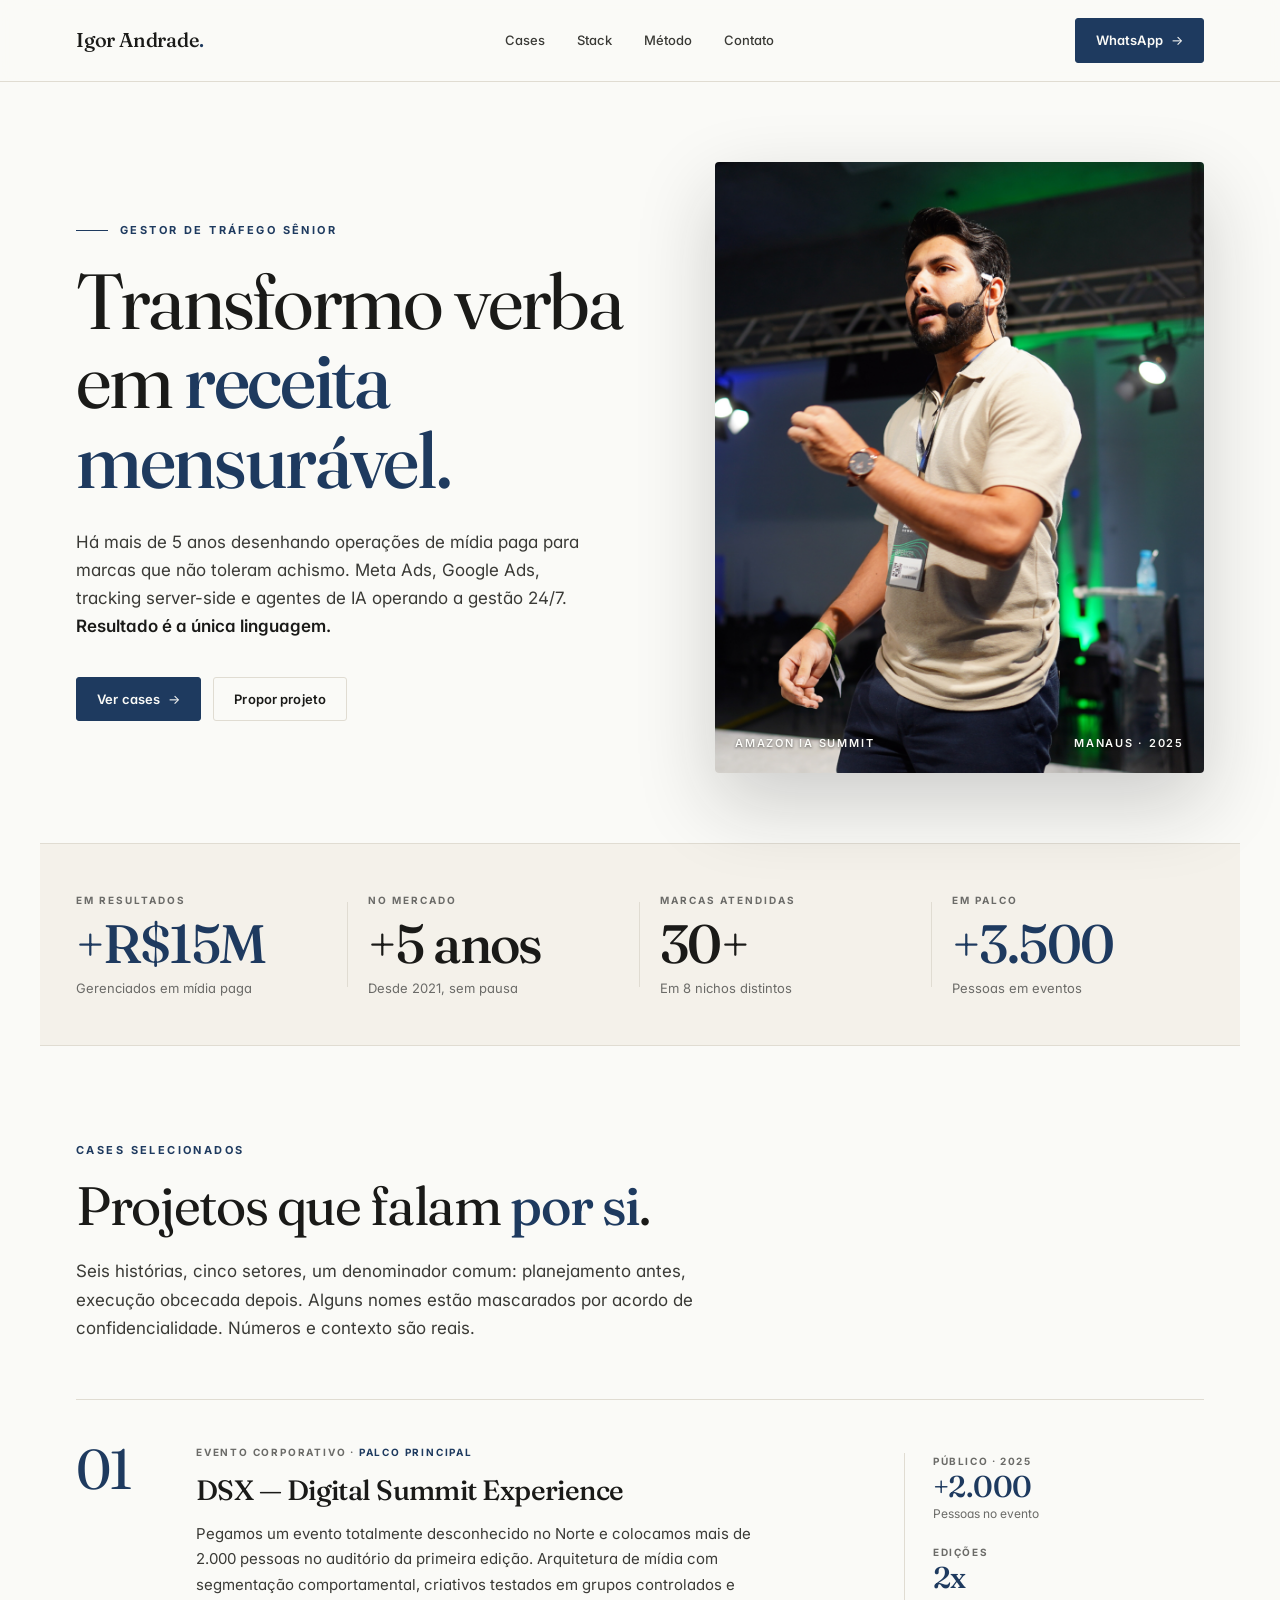
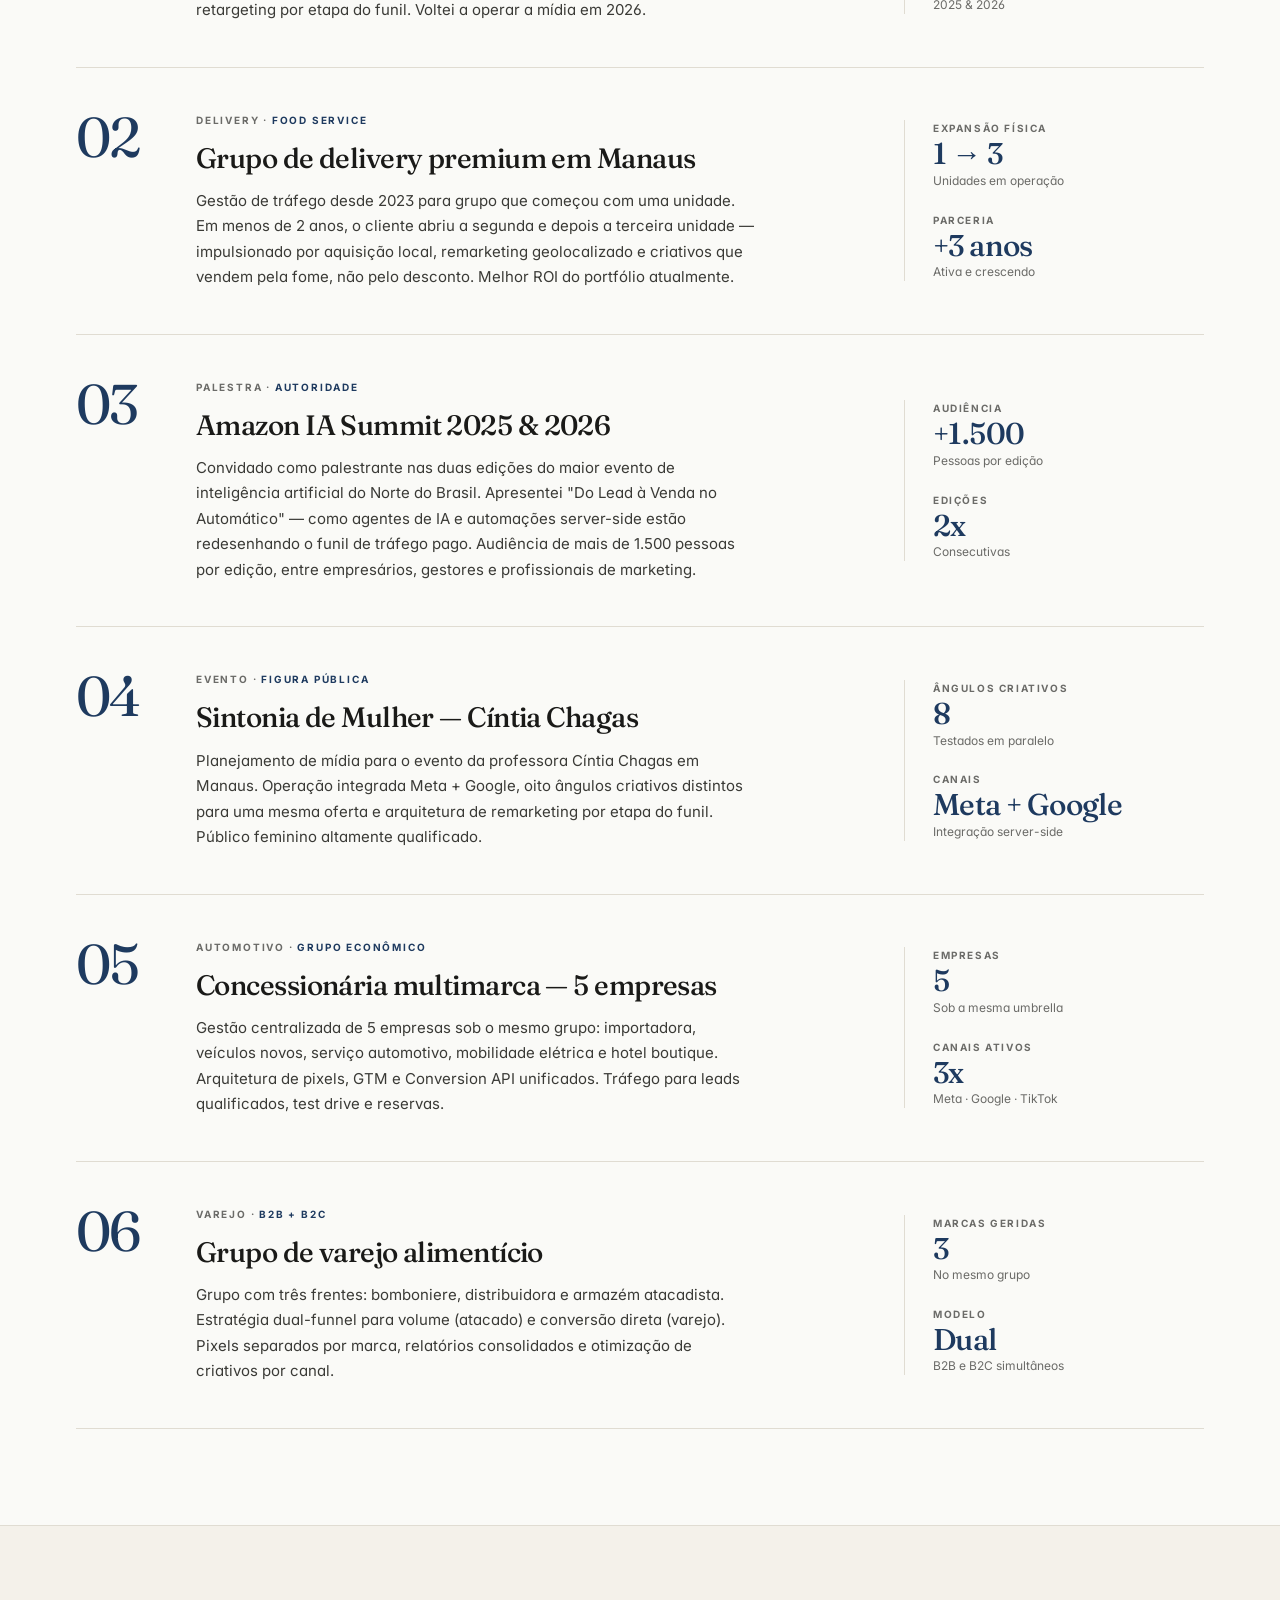
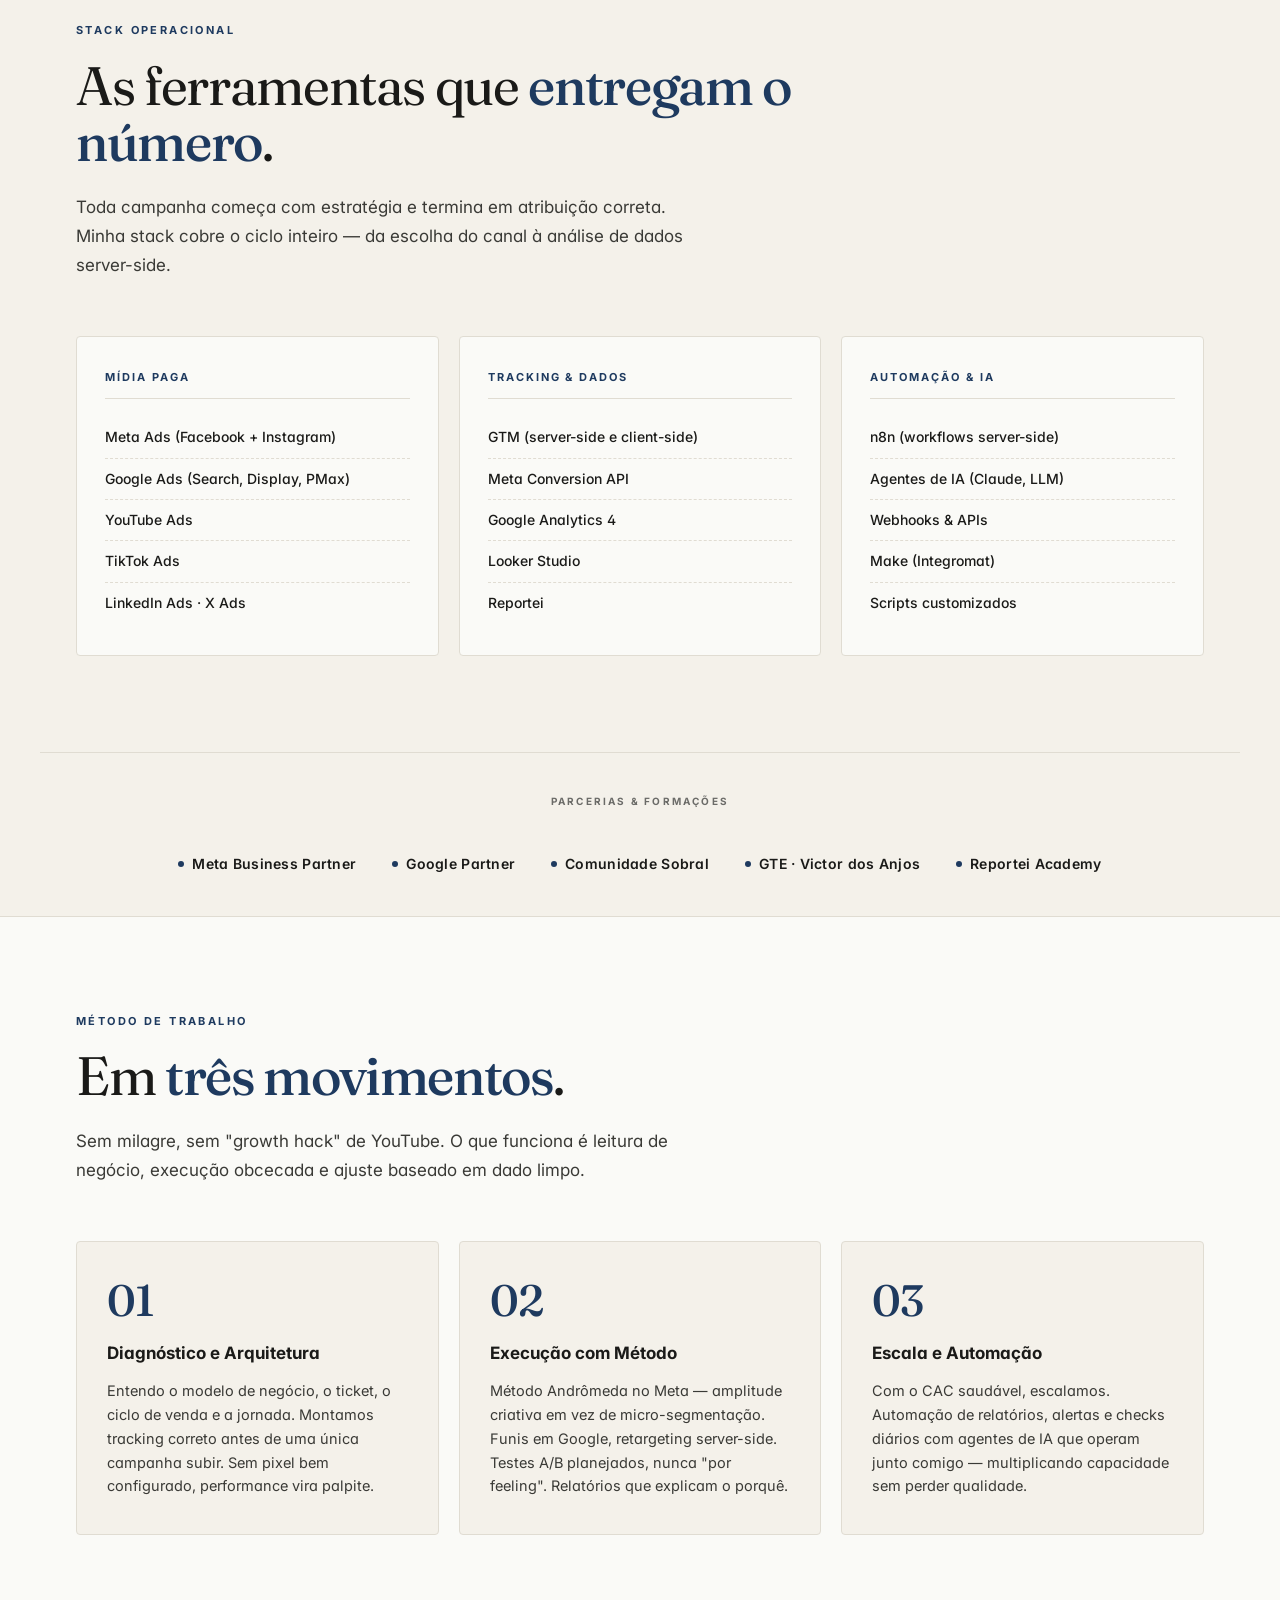
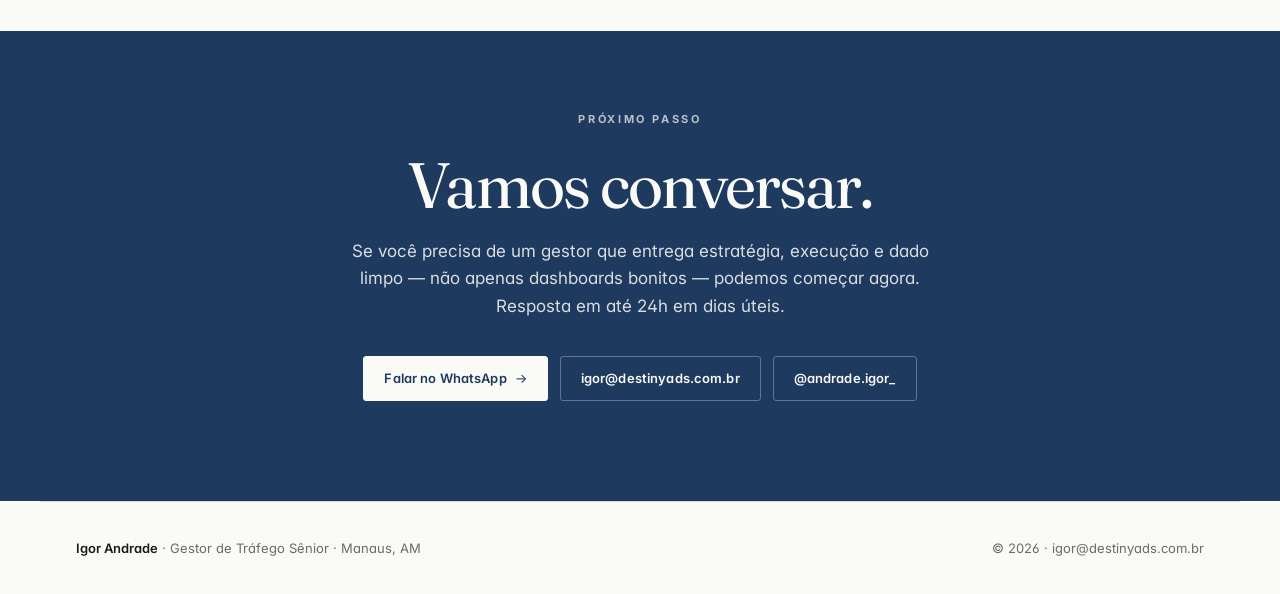
==== index.html @ aa49820d "feat: portfólio + CV com deploy pro GitHub Pages - Portfólio (index.html): hero, 6 cases, stack, mét" ====
<!DOCTYPE html>
<html lang="pt-BR">
<head>
  <meta charset="UTF-8" />
  <meta name="viewport" content="width=device-width, initial-scale=1.0" />
  <title>Igor Andrade — Portfólio de Gestão de Tráfego & Performance</title>
  <meta name="description" content="+R$15M em resultados gerenciados. Cases em Meta Ads, Google Ads, eventos corporativos e IA aplicada a performance." />
  <link rel="preconnect" href="https://fonts.googleapis.com" />
  <link rel="preconnect" href="https://fonts.gstatic.com" crossorigin />
  <link href="https://fonts.googleapis.com/css2?family=Fraunces:opsz,wght@9..144,400;9..144,500;9..144,600&family=Inter:wght@400;500;600;700&display=swap" rel="stylesheet" />
  <link rel="stylesheet" href="styles.css" />
</head>
<body>

<!-- NAV -->
<nav class="nav">
  <div class="nav-inner">
    <a href="#" class="nav-brand">Igor Andrade<span>.</span></a>
    <div class="nav-links">
      <a href="#cases">Cases</a>
      <a href="#stack">Stack</a>
      <a href="#metodo">Método</a>
      <a href="#contato">Contato</a>
    </div>
    <a href="https://wa.me/5597991535357" target="_blank" rel="noopener" class="btn btn-primary btn-arrow">
      WhatsApp
    </a>
  </div>
</nav>

<!-- HERO -->
<section class="hero">
  <div>
    <div class="hero-eyebrow">Gestor de Tráfego Sênior</div>
    <h1 class="hero-title">
      Transformo verba em <strong>receita mensurável.</strong>
    </h1>
    <p class="hero-desc">
      Há mais de 5 anos desenhando operações de mídia paga para marcas que não toleram achismo. Meta Ads, Google Ads, tracking server-side e agentes de IA operando a gestão 24/7. <strong>Resultado é a única linguagem.</strong>
    </p>
    <div class="hero-cta">
      <a href="#cases" class="btn btn-primary btn-arrow">Ver cases</a>
      <a href="#contato" class="btn btn-ghost">Propor projeto</a>
    </div>
  </div>
  <div class="hero-photo">
    <img src="assets/igor.png" alt="Igor Andrade palestrando no Amazon IA Summit" />
    <div class="hero-photo-caption">
      <span>Amazon IA Summit</span>
      <span>Manaus · 2025</span>
    </div>
  </div>
</section>

<!-- STATS -->
<div class="stats">
  <div class="stat">
    <div class="stat-label">Em resultados</div>
    <div class="stat-num"><strong>+R$15M</strong></div>
    <div class="stat-hint">Gerenciados em mídia paga</div>
  </div>
  <div class="stat">
    <div class="stat-label">No mercado</div>
    <div class="stat-num">+5 anos</div>
    <div class="stat-hint">Desde 2021, sem pausa</div>
  </div>
  <div class="stat">
    <div class="stat-label">Marcas atendidas</div>
    <div class="stat-num">30+</div>
    <div class="stat-hint">Em 8 nichos distintos</div>
  </div>
  <div class="stat">
    <div class="stat-label">Em palco</div>
    <div class="stat-num"><strong>+3.500</strong></div>
    <div class="stat-hint">Pessoas em eventos</div>
  </div>
</div>

<!-- CASES -->
<section class="section" id="cases">
  <header class="section-header">
    <div class="section-eyebrow">Cases Selecionados</div>
    <h2 class="section-title">Projetos que falam <strong>por si</strong>.</h2>
    <p class="section-desc">
      Seis histórias, cinco setores, um denominador comum: planejamento antes, execução obcecada depois. Alguns nomes estão mascarados por acordo de confidencialidade. Números e contexto são reais.
    </p>
  </header>

  <div class="cases">

    <!-- DSX -->
    <article class="case">
      <div class="case-index">01</div>
      <div class="case-body">
        <div class="case-tag">Evento Corporativo · <span>Palco Principal</span></div>
        <h3 class="case-title">DSX — Digital Summit Experience</h3>
        <p class="case-desc">
          Pegamos um evento totalmente desconhecido no Norte e colocamos mais de 2.000 pessoas no auditório da primeira edição. Arquitetura de mídia com segmentação comportamental, criativos testados em grupos controlados e retargeting por etapa do funil. Voltei a operar a mídia em 2026.
        </p>
      </div>
      <div class="case-stats">
        <div>
          <div class="case-stat-label">Público · 2025</div>
          <div class="case-stat-num">+2.000</div>
          <div class="case-stat-note">Pessoas no evento</div>
        </div>
        <div>
          <div class="case-stat-label">Edições</div>
          <div class="case-stat-num">2x</div>
          <div class="case-stat-note">2025 &amp; 2026</div>
        </div>
      </div>
    </article>

    <!-- Porteira mascarado -->
    <article class="case">
      <div class="case-index">02</div>
      <div class="case-body">
        <div class="case-tag">Delivery · <span>Food Service</span></div>
        <h3 class="case-title">Grupo de delivery premium em Manaus</h3>
        <p class="case-desc">
          Gestão de tráfego desde 2023 para grupo que começou com uma unidade. Em menos de 2 anos, o cliente abriu a segunda e depois a terceira unidade — impulsionado por aquisição local, remarketing geolocalizado e criativos que vendem pela fome, não pelo desconto. Melhor ROI do portfólio atualmente.
        </p>
      </div>
      <div class="case-stats">
        <div>
          <div class="case-stat-label">Expansão física</div>
          <div class="case-stat-num">1 → 3</div>
          <div class="case-stat-note">Unidades em operação</div>
        </div>
        <div>
          <div class="case-stat-label">Parceria</div>
          <div class="case-stat-num">+3 anos</div>
          <div class="case-stat-note">Ativa e crescendo</div>
        </div>
      </div>
    </article>

    <!-- Amazon IA Summit -->
    <article class="case">
      <div class="case-index">03</div>
      <div class="case-body">
        <div class="case-tag">Palestra · <span>Autoridade</span></div>
        <h3 class="case-title">Amazon IA Summit 2025 &amp; 2026</h3>
        <p class="case-desc">
          Convidado como palestrante nas duas edições do maior evento de inteligência artificial do Norte do Brasil. Apresentei "Do Lead à Venda no Automático" — como agentes de IA e automações server-side estão redesenhando o funil de tráfego pago. Audiência de mais de 1.500 pessoas por edição, entre empresários, gestores e profissionais de marketing.
        </p>
      </div>
      <div class="case-stats">
        <div>
          <div class="case-stat-label">Audiência</div>
          <div class="case-stat-num">+1.500</div>
          <div class="case-stat-note">Pessoas por edição</div>
        </div>
        <div>
          <div class="case-stat-label">Edições</div>
          <div class="case-stat-num">2x</div>
          <div class="case-stat-note">Consecutivas</div>
        </div>
      </div>
    </article>

    <!-- Sintonia de Mulher -->
    <article class="case">
      <div class="case-index">04</div>
      <div class="case-body">
        <div class="case-tag">Evento · <span>Figura Pública</span></div>
        <h3 class="case-title">Sintonia de Mulher — Cíntia Chagas</h3>
        <p class="case-desc">
          Planejamento de mídia para o evento da professora Cíntia Chagas em Manaus. Operação integrada Meta + Google, oito ângulos criativos distintos para uma mesma oferta e arquitetura de remarketing por etapa do funil. Público feminino altamente qualificado.
        </p>
      </div>
      <div class="case-stats">
        <div>
          <div class="case-stat-label">Ângulos criativos</div>
          <div class="case-stat-num">8</div>
          <div class="case-stat-note">Testados em paralelo</div>
        </div>
        <div>
          <div class="case-stat-label">Canais</div>
          <div class="case-stat-num">Meta + Google</div>
          <div class="case-stat-note">Integração server-side</div>
        </div>
      </div>
    </article>

    <!-- Concessionária -->
    <article class="case">
      <div class="case-index">05</div>
      <div class="case-body">
        <div class="case-tag">Automotivo · <span>Grupo Econômico</span></div>
        <h3 class="case-title">Concessionária multimarca — 5 empresas</h3>
        <p class="case-desc">
          Gestão centralizada de 5 empresas sob o mesmo grupo: importadora, veículos novos, serviço automotivo, mobilidade elétrica e hotel boutique. Arquitetura de pixels, GTM e Conversion API unificados. Tráfego para leads qualificados, test drive e reservas.
        </p>
      </div>
      <div class="case-stats">
        <div>
          <div class="case-stat-label">Empresas</div>
          <div class="case-stat-num">5</div>
          <div class="case-stat-note">Sob a mesma umbrella</div>
        </div>
        <div>
          <div class="case-stat-label">Canais ativos</div>
          <div class="case-stat-num">3x</div>
          <div class="case-stat-note">Meta · Google · TikTok</div>
        </div>
      </div>
    </article>

    <!-- Varejo alimentício -->
    <article class="case">
      <div class="case-index">06</div>
      <div class="case-body">
        <div class="case-tag">Varejo · <span>B2B + B2C</span></div>
        <h3 class="case-title">Grupo de varejo alimentício</h3>
        <p class="case-desc">
          Grupo com três frentes: bomboniere, distribuidora e armazém atacadista. Estratégia dual-funnel para volume (atacado) e conversão direta (varejo). Pixels separados por marca, relatórios consolidados e otimização de criativos por canal.
        </p>
      </div>
      <div class="case-stats">
        <div>
          <div class="case-stat-label">Marcas geridas</div>
          <div class="case-stat-num">3</div>
          <div class="case-stat-note">No mesmo grupo</div>
        </div>
        <div>
          <div class="case-stat-label">Modelo</div>
          <div class="case-stat-num">Dual</div>
          <div class="case-stat-note">B2B e B2C simultâneos</div>
        </div>
      </div>
    </article>

  </div>
</section>

<!-- STACK -->
<div class="stack-bg">
  <section class="section" id="stack">
    <header class="section-header">
      <div class="section-eyebrow">Stack Operacional</div>
      <h2 class="section-title">As ferramentas que <strong>entregam o número</strong>.</h2>
      <p class="section-desc">
        Toda campanha começa com estratégia e termina em atribuição correta. Minha stack cobre o ciclo inteiro — da escolha do canal à análise de dados server-side.
      </p>
    </header>

    <div class="stack-grid">
      <div class="stack-card">
        <h3>Mídia Paga</h3>
        <ul>
          <li>Meta Ads (Facebook + Instagram)</li>
          <li>Google Ads (Search, Display, PMax)</li>
          <li>YouTube Ads</li>
          <li>TikTok Ads</li>
          <li>LinkedIn Ads · X Ads</li>
        </ul>
      </div>
      <div class="stack-card">
        <h3>Tracking &amp; Dados</h3>
        <ul>
          <li>GTM (server-side e client-side)</li>
          <li>Meta Conversion API</li>
          <li>Google Analytics 4</li>
          <li>Looker Studio</li>
          <li>Reportei</li>
        </ul>
      </div>
      <div class="stack-card">
        <h3>Automação &amp; IA</h3>
        <ul>
          <li>n8n (workflows server-side)</li>
          <li>Agentes de IA (Claude, LLM)</li>
          <li>Webhooks &amp; APIs</li>
          <li>Make (Integromat)</li>
          <li>Scripts customizados</li>
        </ul>
      </div>
    </div>
  </section>

  <div class="partners-bar">
    <div class="label">Parcerias &amp; Formações</div>
    <div class="partner-logo">Meta Business Partner</div>
    <div class="partner-logo">Google Partner</div>
    <div class="partner-logo">Comunidade Sobral</div>
    <div class="partner-logo">GTE · Victor dos Anjos</div>
    <div class="partner-logo">Reportei Academy</div>
  </div>
</div>

<!-- MÉTODO -->
<section class="section" id="metodo">
  <header class="section-header">
    <div class="section-eyebrow">Método de Trabalho</div>
    <h2 class="section-title">Em <strong>três movimentos</strong>.</h2>
    <p class="section-desc">
      Sem milagre, sem "growth hack" de YouTube. O que funciona é leitura de negócio, execução obcecada e ajuste baseado em dado limpo.
    </p>
  </header>

  <div class="method-grid">
    <div class="method-step">
      <div class="method-num">01</div>
      <div class="method-title">Diagnóstico e Arquitetura</div>
      <p class="method-desc">
        Entendo o modelo de negócio, o ticket, o ciclo de venda e a jornada. Montamos tracking correto antes de uma única campanha subir. Sem pixel bem configurado, performance vira palpite.
      </p>
    </div>
    <div class="method-step">
      <div class="method-num">02</div>
      <div class="method-title">Execução com Método</div>
      <p class="method-desc">
        Método Andrômeda no Meta — amplitude criativa em vez de micro-segmentação. Funis em Google, retargeting server-side. Testes A/B planejados, nunca "por feeling". Relatórios que explicam o porquê.
      </p>
    </div>
    <div class="method-step">
      <div class="method-num">03</div>
      <div class="method-title">Escala e Automação</div>
      <p class="method-desc">
        Com o CAC saudável, escalamos. Automação de relatórios, alertas e checks diários com agentes de IA que operam junto comigo — multiplicando capacidade sem perder qualidade.
      </p>
    </div>
  </div>
</section>

<!-- CTA -->
<section class="cta-section" id="contato">
  <div class="cta">
    <div class="cta-eyebrow">Próximo Passo</div>
    <h2 class="cta-title">Vamos conversar.</h2>
    <p class="cta-desc">
      Se você precisa de um gestor que entrega estratégia, execução e dado limpo — não apenas dashboards bonitos — podemos começar agora. Resposta em até 24h em dias úteis.
    </p>
    <div class="cta-buttons">
      <a href="https://wa.me/5597991535357?text=Ol%C3%A1%20Igor%2C%20vi%20seu%20portf%C3%B3lio" target="_blank" rel="noopener" class="btn btn-primary btn-arrow">
        Falar no WhatsApp
      </a>
      <a href="mailto:igor@destinyads.com.br" class="btn btn-ghost">
        igor@destinyads.com.br
      </a>
      <a href="https://instagram.com/andrade.igor_" target="_blank" rel="noopener" class="btn btn-ghost">
        @andrade.igor_
      </a>
    </div>
  </div>
</section>

<footer>
  <div><strong>Igor Andrade</strong> · Gestor de Tráfego Sênior · Manaus, AM</div>
  <div>© 2026 · igor@destinyads.com.br</div>
</footer>

</body>
</html>
---- styles.css ----
:root {
  --ink: #1a1a18;
  --ink-soft: #3a3a36;
  --paper: #fafaf7;
  --paper-warm: #f4f1ea;
  --paper-dim: #ebe7de;
  --accent: #1e3a5f;
  --accent-deep: #122744;
  --accent-soft: rgba(30, 58, 95, 0.08);
  --tan: #8b6b48;
  --muted: #6b6b68;
  --rule: #e0dcd2;
  --rule-soft: #efeae0;

  --serif: "Fraunces", Georgia, serif;
  --sans: "Inter", -apple-system, BlinkMacSystemFont, "Segoe UI", sans-serif;
  --mono: "JetBrains Mono", ui-monospace, monospace;
}

* { box-sizing: border-box; margin: 0; padding: 0; }

html {
  scroll-behavior: smooth;
  background: var(--paper);
}

body {
  font-family: var(--sans);
  font-weight: 400;
  background: var(--paper);
  color: var(--ink);
  line-height: 1.6;
  -webkit-font-smoothing: antialiased;
  font-feature-settings: "ss01", "cv11";
  position: relative;
  overflow-x: hidden;
}

a { color: inherit; text-decoration: none; }
img { max-width: 100%; display: block; }

/* ================== CV (index.html) ================== */

.cv-page {
  max-width: 880px;
  margin: 48px auto;
  background: var(--paper);
  border: 1px solid var(--rule);
  display: grid;
  grid-template-columns: 300px 1fr;
  min-height: 1160px;
  box-shadow: 0 20px 60px rgba(26, 26, 24, 0.08);
  position: relative;
}

.cv-page::before {
  content: "";
  position: absolute;
  top: 0; left: 0; right: 0;
  height: 3px;
  background: var(--accent);
}

.cv-side {
  background: var(--paper-warm);
  padding: 44px 28px 36px;
  border-right: 1px solid var(--rule);
  display: flex;
  flex-direction: column;
  gap: 32px;
}

.cv-photo {
  width: 200px;
  height: 200px;
  border-radius: 50%;
  overflow: hidden;
  margin: 0 auto;
  position: relative;
  box-shadow: 0 0 0 1px var(--rule), 0 0 0 6px var(--paper-warm), 0 0 0 7px var(--accent);
}

.cv-photo img {
  width: 100%;
  height: 100%;
  object-fit: cover;
  object-position: 50% 20%;
}

.cv-identity {
  text-align: center;
}

.cv-name {
  font-family: var(--serif);
  font-size: 30px;
  line-height: 1.05;
  letter-spacing: -0.02em;
  font-weight: 400;
  color: var(--ink);
  margin-bottom: 6px;
}

.cv-role {
  font-family: var(--sans);
  color: var(--accent);
  font-size: 11px;
  letter-spacing: 0.22em;
  text-transform: uppercase;
  font-weight: 600;
}

.cv-section-label {
  font-family: var(--sans);
  font-size: 10px;
  letter-spacing: 0.22em;
  text-transform: uppercase;
  color: var(--accent);
  margin-bottom: 14px;
  font-weight: 700;
  padding-bottom: 8px;
  border-bottom: 1px solid var(--rule);
}

.cv-contact {
  display: flex;
  flex-direction: column;
  gap: 10px;
  font-size: 13px;
}

.cv-contact .row {
  display: flex;
  align-items: center;
  gap: 12px;
  color: var(--ink-soft);
}

.cv-contact svg {
  width: 14px;
  height: 14px;
  flex-shrink: 0;
  color: var(--accent);
}

.cv-partners {
  display: flex;
  flex-direction: column;
  gap: 8px;
}

.cv-partner {
  font-family: var(--sans);
  font-size: 11px;
  letter-spacing: 0.1em;
  text-transform: uppercase;
  color: var(--ink);
  padding: 8px 12px;
  background: var(--paper);
  border: 1px solid var(--rule);
  font-weight: 600;
  display: flex;
  align-items: center;
  gap: 8px;
}

.cv-partner::before {
  content: "";
  width: 6px;
  height: 6px;
  background: var(--accent);
  border-radius: 50%;
}

.cv-qr {
  margin-top: auto;
  padding-top: 24px;
  border-top: 1px solid var(--rule);
  text-align: center;
}

.cv-qr img {
  width: 140px;
  height: 140px;
  margin: 0 auto 10px;
  background: var(--paper);
  padding: 6px;
  border: 1px solid var(--rule);
}

.cv-qr small {
  display: block;
  font-family: var(--sans);
  font-size: 11px;
  letter-spacing: 0.04em;
  color: var(--muted);
  line-height: 1.5;
}

.cv-qr small strong {
  color: var(--accent);
  font-weight: 700;
}

/* Main column */
.cv-main {
  padding: 44px 42px 40px;
}

.cv-eyebrow {
  font-family: var(--sans);
  font-size: 10px;
  letter-spacing: 0.24em;
  text-transform: uppercase;
  color: var(--muted);
  margin-bottom: 16px;
  font-weight: 600;
  display: flex;
  align-items: center;
  gap: 10px;
}

.cv-eyebrow::before {
  content: "";
  width: 24px;
  height: 1px;
  background: var(--accent);
}

.cv-headline {
  font-family: var(--serif);
  font-size: 34px;
  line-height: 1.1;
  letter-spacing: -0.025em;
  font-weight: 400;
  margin-bottom: 18px;
  max-width: 500px;
  color: var(--ink);
}

.cv-headline strong {
  color: var(--accent);
  font-weight: 500;
}

.cv-summary {
  color: var(--ink-soft);
  font-size: 14px;
  line-height: 1.7;
  margin-bottom: 28px;
  max-width: 520px;
}

.cv-summary strong {
  color: var(--ink);
  font-weight: 600;
}

.cv-block { margin-bottom: 26px; }

.cv-block h2 {
  font-family: var(--sans);
  font-size: 11px;
  letter-spacing: 0.2em;
  text-transform: uppercase;
  color: var(--accent);
  margin-bottom: 16px;
  font-weight: 700;
  padding-bottom: 8px;
  border-bottom: 1px solid var(--rule);
}

.xp-item { margin-bottom: 18px; }
.xp-item:last-child { margin-bottom: 0; }

.xp-row {
  display: flex;
  justify-content: space-between;
  align-items: baseline;
  gap: 16px;
  margin-bottom: 5px;
}

.xp-role {
  font-family: var(--sans);
  font-size: 14.5px;
  font-weight: 600;
  color: var(--ink);
}

.xp-period {
  font-family: var(--sans);
  font-size: 11px;
  color: var(--muted);
  letter-spacing: 0.04em;
  white-space: nowrap;
  font-variant-numeric: tabular-nums;
  font-weight: 500;
}

.xp-desc {
  font-size: 13.5px;
  color: var(--ink-soft);
  line-height: 1.65;
}

.kpi-row {
  display: grid;
  grid-template-columns: repeat(3, 1fr);
  gap: 1px;
  margin: 0 0 28px;
  background: var(--rule);
  border: 1px solid var(--rule);
}

.kpi {
  padding: 20px 16px;
  text-align: center;
  background: var(--paper-warm);
}

.kpi-num {
  font-family: var(--serif);
  font-size: 28px;
  color: var(--accent);
  font-weight: 500;
  letter-spacing: -0.02em;
  line-height: 1;
  margin-bottom: 8px;
}

.kpi-label {
  font-family: var(--sans);
  font-size: 10px;
  text-transform: uppercase;
  letter-spacing: 0.16em;
  color: var(--muted);
  font-weight: 600;
}

.cv-grid-2 {
  display: grid;
  grid-template-columns: 1fr 1fr;
  gap: 28px;
}

.skill-list {
  display: flex;
  flex-wrap: wrap;
  gap: 6px;
}

.skill-list span {
  font-family: var(--sans);
  font-size: 11px;
  padding: 5px 11px;
  border: 1px solid var(--rule);
  border-radius: 3px;
  color: var(--ink-soft);
  background: var(--paper-warm);
  font-weight: 500;
  letter-spacing: 0.01em;
}

.skill-list span.on {
  background: var(--accent);
  color: var(--paper);
  border-color: var(--accent);
  font-weight: 600;
}

.cert-block {
  font-family: var(--sans);
  font-size: 13px;
  line-height: 1.65;
  color: var(--ink-soft);
}

.cert-block dt {
  font-family: var(--sans);
  font-size: 11px;
  letter-spacing: 0.1em;
  text-transform: uppercase;
  color: var(--accent);
  margin-top: 12px;
  margin-bottom: 4px;
  font-weight: 700;
}

.cert-block dt:first-child { margin-top: 0; }

.cert-block dd { color: var(--ink-soft); }

/* ================== PORTFOLIO ================== */

.nav {
  position: sticky;
  top: 0;
  z-index: 50;
  background: rgba(250, 250, 247, 0.9);
  backdrop-filter: blur(14px);
  border-bottom: 1px solid var(--rule);
}

.nav-inner {
  max-width: 1200px;
  margin: 0 auto;
  padding: 18px 36px;
  display: flex;
  justify-content: space-between;
  align-items: center;
}

.nav-brand {
  font-family: var(--serif);
  font-size: 20px;
  font-weight: 500;
  letter-spacing: -0.01em;
  color: var(--ink);
}

.nav-brand span { color: var(--accent); }

.nav-links {
  display: flex;
  gap: 32px;
  font-family: var(--sans);
  font-size: 13px;
  font-weight: 500;
  color: var(--ink-soft);
}

.nav-links a { transition: color 0.25s; }
.nav-links a:hover { color: var(--accent); }

.btn {
  display: inline-flex;
  align-items: center;
  gap: 8px;
  padding: 11px 20px;
  border-radius: 3px;
  font-family: var(--sans);
  font-size: 13px;
  font-weight: 600;
  letter-spacing: 0.01em;
  transition: all 0.25s;
  cursor: pointer;
  border: 1px solid transparent;
  white-space: nowrap;
}

.btn-primary {
  background: var(--accent);
  color: var(--paper);
  border-color: var(--accent);
}

.btn-primary:hover {
  background: var(--accent-deep);
  border-color: var(--accent-deep);
  transform: translateY(-1px);
}

.btn-ghost {
  background: transparent;
  color: var(--ink);
  border: 1px solid var(--rule);
}

.btn-ghost:hover {
  border-color: var(--accent);
  color: var(--accent);
}

.btn-arrow::after {
  content: "→";
  font-weight: 400;
  transition: transform 0.25s;
}

.btn-arrow:hover::after { transform: translateX(3px); }

/* Hero */
.hero {
  max-width: 1200px;
  margin: 0 auto;
  padding: 80px 36px 70px;
  display: grid;
  grid-template-columns: 1fr 0.85fr;
  gap: 64px;
  align-items: center;
}

.hero-eyebrow {
  font-family: var(--sans);
  font-size: 11px;
  letter-spacing: 0.22em;
  text-transform: uppercase;
  color: var(--accent);
  margin-bottom: 22px;
  font-weight: 700;
  display: inline-flex;
  align-items: center;
  gap: 12px;
}

.hero-eyebrow::before {
  content: "";
  width: 32px;
  height: 1px;
  background: var(--accent);
}

.hero-title {
  font-family: var(--serif);
  font-size: clamp(44px, 6.5vw, 78px);
  line-height: 1.02;
  letter-spacing: -0.03em;
  font-weight: 400;
  margin-bottom: 28px;
  color: var(--ink);
}

.hero-title strong {
  color: var(--accent);
  font-weight: 500;
}

.hero-desc {
  font-size: 17px;
  line-height: 1.65;
  color: var(--ink-soft);
  max-width: 520px;
  margin-bottom: 36px;
  font-weight: 400;
}

.hero-desc strong {
  color: var(--ink);
  font-weight: 600;
}

.hero-cta {
  display: flex;
  gap: 12px;
  flex-wrap: wrap;
}

.hero-photo {
  position: relative;
  aspect-ratio: 4 / 5;
  overflow: hidden;
  border-radius: 4px;
  box-shadow: 0 30px 80px rgba(26, 26, 24, 0.2);
}

.hero-photo img {
  width: 100%;
  height: 100%;
  object-fit: cover;
}

.hero-photo-caption {
  position: absolute;
  bottom: 20px;
  left: 20px;
  right: 20px;
  font-family: var(--sans);
  font-size: 11px;
  letter-spacing: 0.16em;
  text-transform: uppercase;
  color: var(--paper);
  display: flex;
  justify-content: space-between;
  z-index: 2;
  text-shadow: 0 1px 3px rgba(0, 0, 0, 0.6);
  font-weight: 600;
}

/* Stats */
.stats {
  max-width: 1200px;
  margin: 0 auto;
  padding: 48px 36px;
  border-top: 1px solid var(--rule);
  border-bottom: 1px solid var(--rule);
  background: var(--paper-warm);
  display: grid;
  grid-template-columns: repeat(4, 1fr);
  gap: 40px;
}

.stat { position: relative; }

.stat:not(:last-child)::after {
  content: "";
  position: absolute;
  right: -20px;
  top: 10%;
  bottom: 10%;
  width: 1px;
  background: var(--rule);
}

.stat-label {
  font-family: var(--sans);
  font-size: 10px;
  letter-spacing: 0.2em;
  text-transform: uppercase;
  color: var(--muted);
  margin-bottom: 10px;
  font-weight: 700;
}

.stat-num {
  font-family: var(--serif);
  font-size: clamp(38px, 4.5vw, 54px);
  line-height: 0.95;
  color: var(--ink);
  letter-spacing: -0.03em;
  font-weight: 500;
}

.stat-num strong {
  color: var(--accent);
  font-weight: 500;
}

.stat-hint {
  font-family: var(--sans);
  font-size: 13px;
  color: var(--muted);
  margin-top: 10px;
  line-height: 1.4;
}

/* Sections */
.section {
  max-width: 1200px;
  margin: 0 auto;
  padding: 96px 36px;
}

.section-header {
  margin-bottom: 56px;
  max-width: 760px;
}

.section-eyebrow {
  font-family: var(--sans);
  font-size: 11px;
  letter-spacing: 0.22em;
  text-transform: uppercase;
  color: var(--accent);
  margin-bottom: 18px;
  font-weight: 700;
}

.section-title {
  font-family: var(--serif);
  font-size: clamp(34px, 4.5vw, 54px);
  line-height: 1.05;
  letter-spacing: -0.025em;
  font-weight: 400;
  margin-bottom: 22px;
  color: var(--ink);
}

.section-title strong {
  color: var(--accent);
  font-weight: 500;
}

.section-desc {
  font-size: 17px;
  color: var(--ink-soft);
  line-height: 1.7;
  max-width: 620px;
}

/* Cases */
.cases {
  display: flex;
  flex-direction: column;
  gap: 0;
  border-top: 1px solid var(--rule);
}

.case {
  display: grid;
  grid-template-columns: 80px 1fr 300px;
  gap: 40px;
  padding: 44px 0;
  border-bottom: 1px solid var(--rule);
  transition: background 0.3s;
}

.case:hover { background: var(--paper-warm); }

.case-index {
  font-family: var(--serif);
  font-size: 56px;
  line-height: 0.9;
  color: var(--accent);
  font-weight: 400;
  letter-spacing: -0.03em;
}

.case-body {
  display: flex;
  flex-direction: column;
  justify-content: center;
}

.case-tag {
  font-family: var(--sans);
  font-size: 10px;
  letter-spacing: 0.18em;
  text-transform: uppercase;
  color: var(--muted);
  margin-bottom: 14px;
  font-weight: 700;
}

.case-tag span { color: var(--accent); }

.case-title {
  font-family: var(--serif);
  font-size: 28px;
  line-height: 1.15;
  letter-spacing: -0.02em;
  margin-bottom: 14px;
  font-weight: 500;
  color: var(--ink);
}

.case-desc {
  font-size: 15px;
  color: var(--ink-soft);
  line-height: 1.7;
  max-width: 560px;
}

.case-stats {
  display: flex;
  flex-direction: column;
  gap: 22px;
  justify-content: center;
  align-self: center;
  border-left: 1px solid var(--rule);
  padding-left: 28px;
}

.case-stat-label {
  font-family: var(--sans);
  font-size: 10px;
  letter-spacing: 0.16em;
  text-transform: uppercase;
  color: var(--muted);
  margin-bottom: 4px;
  font-weight: 700;
}

.case-stat-num {
  font-family: var(--serif);
  font-size: 30px;
  color: var(--accent);
  line-height: 0.95;
  letter-spacing: -0.02em;
  font-weight: 500;
}

.case-stat-note {
  font-family: var(--sans);
  font-size: 12px;
  color: var(--muted);
  margin-top: 4px;
  line-height: 1.4;
}

/* Stack */
.stack-bg {
  background: var(--paper-warm);
  border-top: 1px solid var(--rule);
  border-bottom: 1px solid var(--rule);
}

.stack-grid {
  display: grid;
  grid-template-columns: repeat(3, 1fr);
  gap: 20px;
}

.stack-card {
  background: var(--paper);
  padding: 32px 28px;
  border: 1px solid var(--rule);
  border-radius: 4px;
}

.stack-card h3 {
  font-family: var(--sans);
  font-size: 11px;
  letter-spacing: 0.18em;
  text-transform: uppercase;
  color: var(--accent);
  margin-bottom: 18px;
  font-weight: 700;
  padding-bottom: 12px;
  border-bottom: 1px solid var(--rule);
}

.stack-card ul { list-style: none; }

.stack-card li {
  font-family: var(--sans);
  font-size: 14px;
  color: var(--ink);
  padding: 9px 0;
  border-bottom: 1px dashed var(--rule);
  font-weight: 500;
}

.stack-card li:last-child { border-bottom: none; }

.partners-bar {
  max-width: 1200px;
  margin: 0 auto;
  padding: 40px 36px;
  display: flex;
  justify-content: center;
  flex-wrap: wrap;
  gap: 36px;
  align-items: center;
  border-top: 1px solid var(--rule);
}

.partners-bar .label {
  font-family: var(--sans);
  font-size: 10px;
  letter-spacing: 0.22em;
  text-transform: uppercase;
  color: var(--muted);
  font-weight: 700;
  width: 100%;
  text-align: center;
  margin-bottom: 8px;
}

.partner-logo {
  font-family: var(--sans);
  font-size: 14px;
  letter-spacing: 0.02em;
  color: var(--ink);
  font-weight: 600;
  display: flex;
  align-items: center;
  gap: 8px;
}

.partner-logo::before {
  content: "";
  width: 6px;
  height: 6px;
  background: var(--accent);
  border-radius: 50%;
  display: inline-block;
}

/* Method */
.method-grid {
  display: grid;
  grid-template-columns: repeat(3, 1fr);
  gap: 20px;
}

.method-step {
  padding: 36px 30px;
  background: var(--paper-warm);
  border: 1px solid var(--rule);
  border-radius: 4px;
}

.method-num {
  font-family: var(--serif);
  font-size: 44px;
  line-height: 1;
  color: var(--accent);
  margin-bottom: 18px;
  font-weight: 500;
  letter-spacing: -0.02em;
}

.method-title {
  font-family: var(--sans);
  font-size: 17px;
  font-weight: 700;
  margin-bottom: 12px;
  color: var(--ink);
}

.method-desc {
  font-size: 14.5px;
  color: var(--ink-soft);
  line-height: 1.65;
}

/* CTA */
.cta-section {
  padding: 80px 36px 100px;
  background: var(--accent);
  color: var(--paper);
}

.cta {
  max-width: 1000px;
  margin: 0 auto;
  text-align: center;
}

.cta-eyebrow {
  font-family: var(--sans);
  font-size: 11px;
  letter-spacing: 0.24em;
  text-transform: uppercase;
  color: rgba(250, 250, 247, 0.7);
  margin-bottom: 22px;
  font-weight: 700;
}

.cta-title {
  font-family: var(--serif);
  font-size: clamp(38px, 5.5vw, 64px);
  line-height: 1.05;
  letter-spacing: -0.03em;
  font-weight: 400;
  margin-bottom: 20px;
  color: var(--paper);
}

.cta-desc {
  font-size: 17px;
  color: rgba(250, 250, 247, 0.85);
  max-width: 600px;
  margin: 0 auto 36px;
  line-height: 1.6;
}

.cta .btn-primary {
  background: var(--paper);
  color: var(--accent);
  border-color: var(--paper);
}

.cta .btn-primary:hover {
  background: var(--paper-dim);
  border-color: var(--paper-dim);
  color: var(--accent-deep);
}

.cta .btn-ghost {
  color: var(--paper);
  border-color: rgba(250, 250, 247, 0.3);
}

.cta .btn-ghost:hover {
  border-color: var(--paper);
  color: var(--paper);
}

.cta-buttons {
  display: flex;
  justify-content: center;
  gap: 12px;
  flex-wrap: wrap;
}

/* Footer */
footer {
  border-top: 1px solid var(--rule);
  padding: 36px;
  max-width: 1200px;
  margin: 0 auto;
  display: flex;
  justify-content: space-between;
  align-items: center;
  gap: 16px;
  flex-wrap: wrap;
  font-family: var(--sans);
  font-size: 13px;
  color: var(--muted);
}

footer strong { color: var(--ink); font-weight: 600; }

/* ================== RESPONSIVE ================== */
@media (max-width: 900px) {
  .cv-page {
    grid-template-columns: 1fr;
    margin: 0;
    min-height: auto;
  }
  .cv-side { border-right: none; border-bottom: 1px solid var(--rule); }
  .hero { grid-template-columns: 1fr; padding: 56px 24px; gap: 40px; }
  .stats { grid-template-columns: repeat(2, 1fr); gap: 28px; padding: 36px 24px; }
  .stat:not(:last-child)::after { display: none; }
  .case {
    grid-template-columns: 1fr;
    gap: 20px;
    padding: 36px 0;
  }
  .case-stats {
    border-left: 0;
    padding-left: 0;
    border-top: 1px solid var(--rule);
    padding-top: 20px;
    flex-direction: row;
    flex-wrap: wrap;
    gap: 28px;
  }
  .case-index { font-size: 40px; }
  .stack-grid, .method-grid { grid-template-columns: 1fr; }
  .section { padding: 64px 24px; }
  .nav-links { display: none; }
  .nav-inner { padding: 14px 24px; }
  .cta-section { padding: 64px 24px 80px; }
  footer { padding: 28px 24px; }
}

/* ================== PRINT (CV A4) ================== */
@media print {
  @page { size: A4; margin: 0; }
  body { background: white; color: var(--ink); }
  .cv-page {
    margin: 0;
    border: none;
    box-shadow: none;
    background: white;
    min-height: 100vh;
  }
}
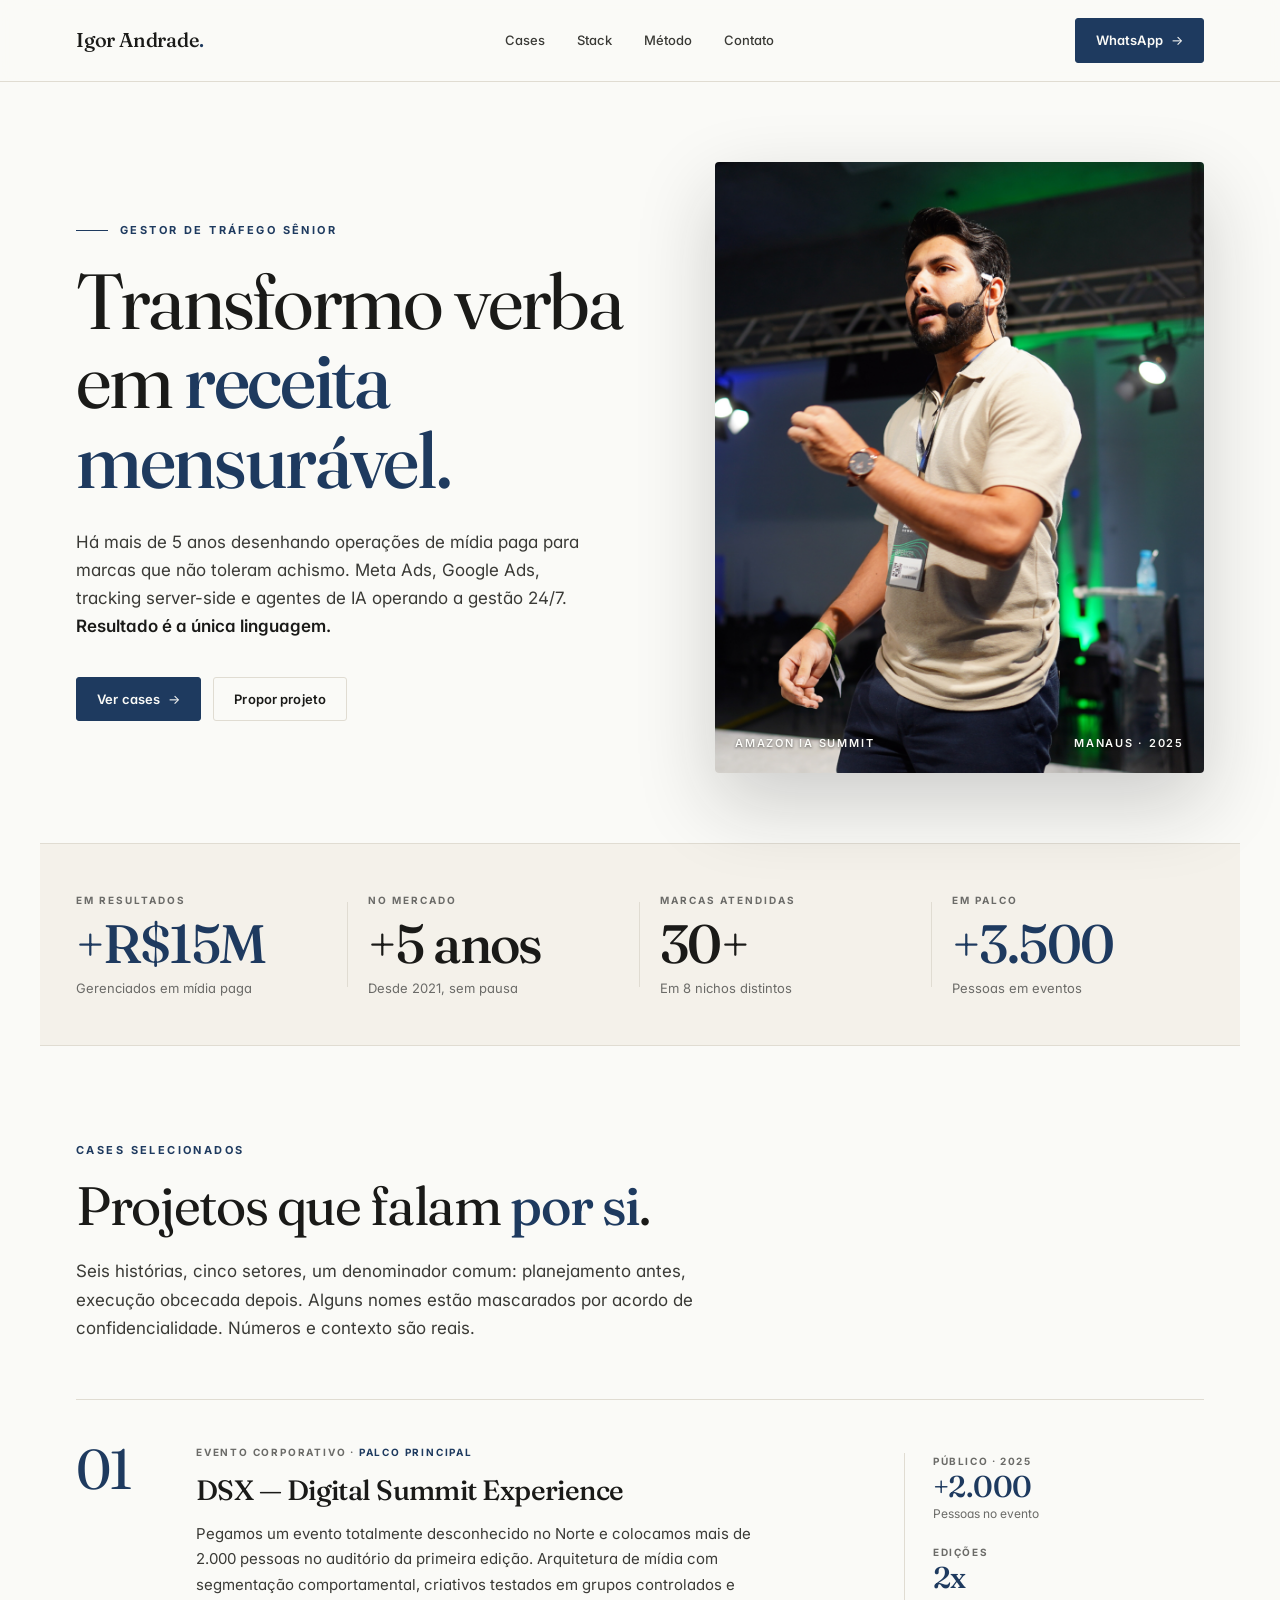
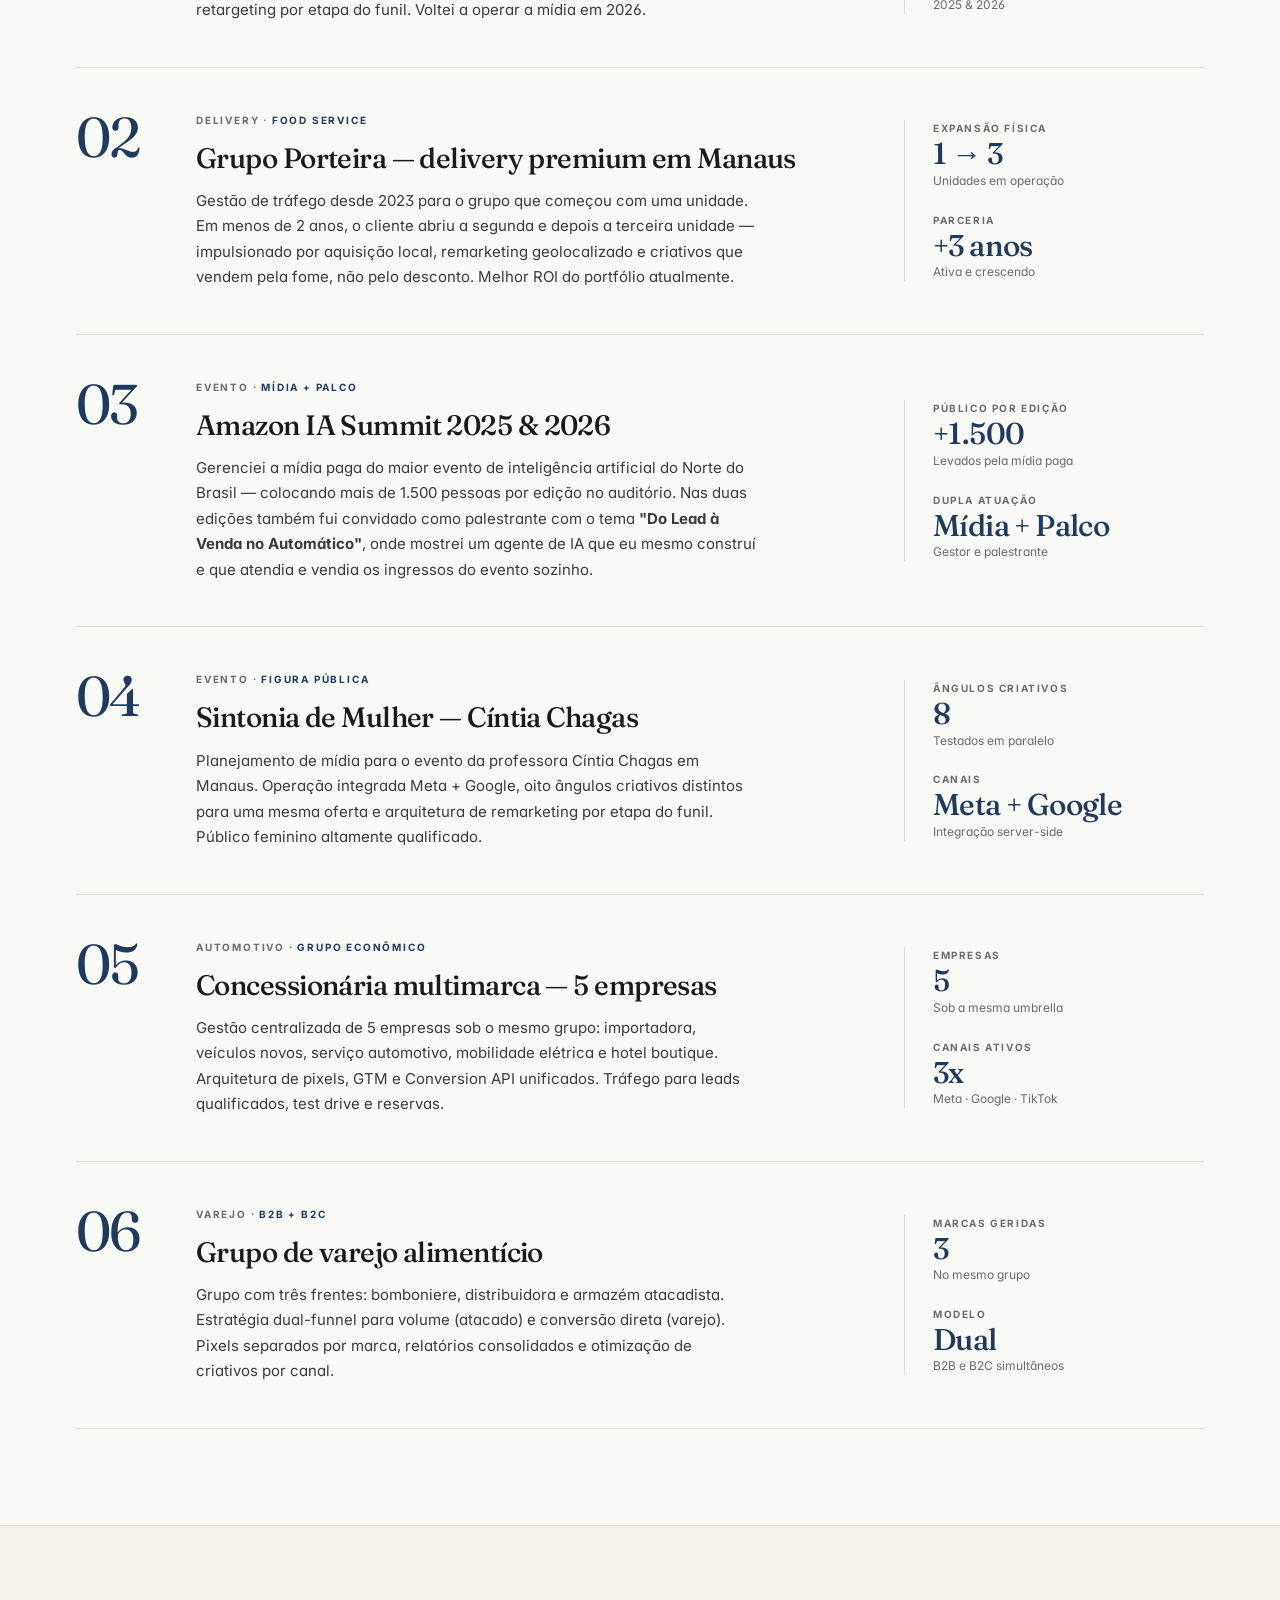
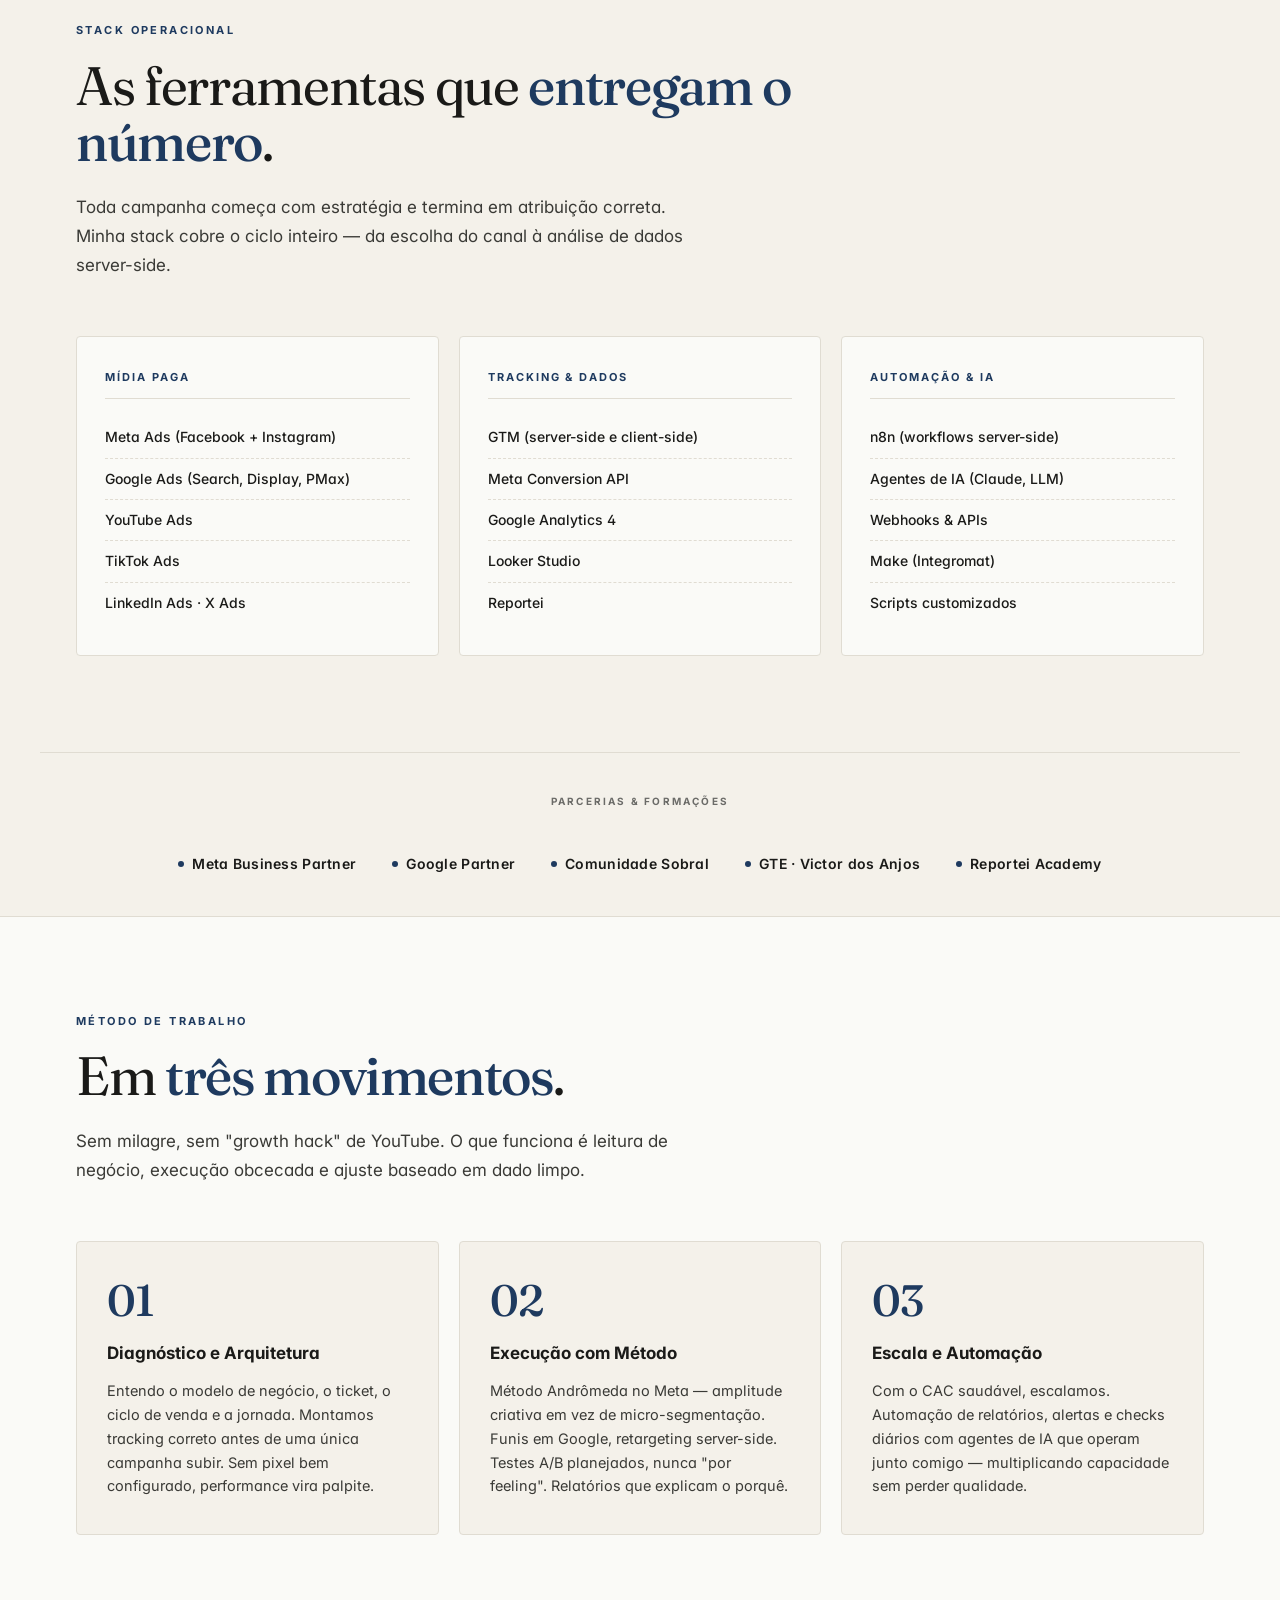
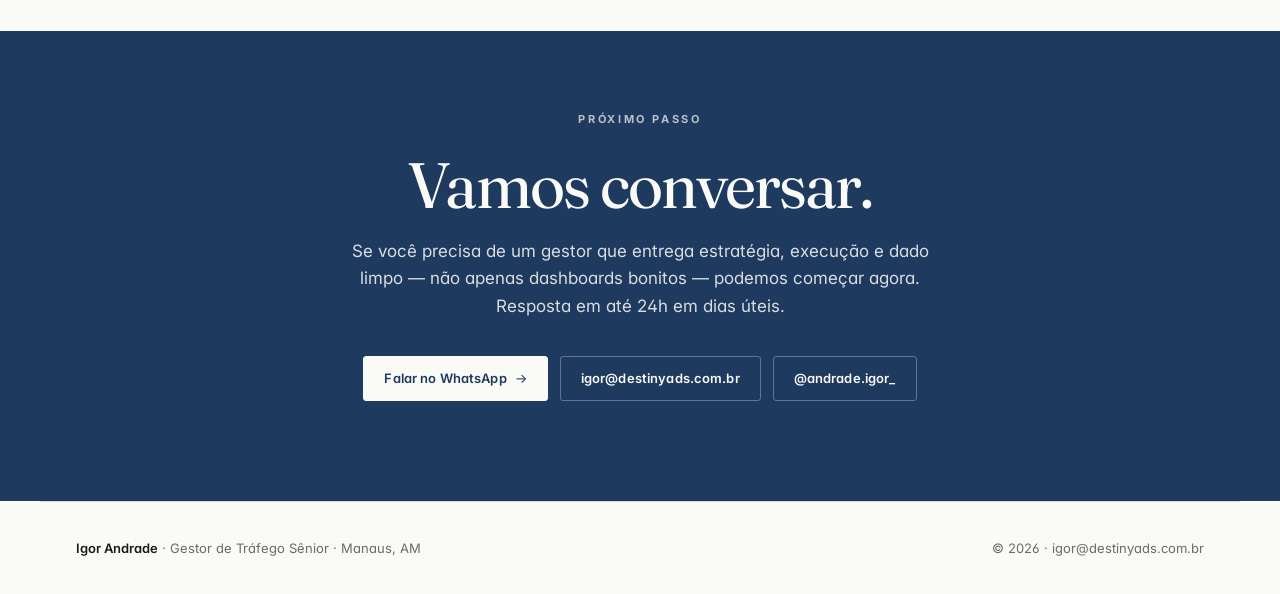
==== commit 9154ed9b: "update: Grupo Porteira nominado + Amazon IA Summit com dupla atuação - Case 02: revelado nome 'Grupo" ====
--- a/index.html
+++ b/index.html
@@ -112,14 +112,14 @@
       </div>
     </article>
 
-    <!-- Porteira mascarado -->
+    <!-- Grupo Porteira -->
     <article class="case">
       <div class="case-index">02</div>
       <div class="case-body">
         <div class="case-tag">Delivery · <span>Food Service</span></div>
-        <h3 class="case-title">Grupo de delivery premium em Manaus</h3>
-        <p class="case-desc">
-          Gestão de tráfego desde 2023 para grupo que começou com uma unidade. Em menos de 2 anos, o cliente abriu a segunda e depois a terceira unidade — impulsionado por aquisição local, remarketing geolocalizado e criativos que vendem pela fome, não pelo desconto. Melhor ROI do portfólio atualmente.
+        <h3 class="case-title">Grupo Porteira — delivery premium em Manaus</h3>
+        <p class="case-desc">
+          Gestão de tráfego desde 2023 para o grupo que começou com uma unidade. Em menos de 2 anos, o cliente abriu a segunda e depois a terceira unidade — impulsionado por aquisição local, remarketing geolocalizado e criativos que vendem pela fome, não pelo desconto. Melhor ROI do portfólio atualmente.
         </p>
       </div>
       <div class="case-stats">
@@ -140,22 +140,22 @@
     <article class="case">
       <div class="case-index">03</div>
       <div class="case-body">
-        <div class="case-tag">Palestra · <span>Autoridade</span></div>
+        <div class="case-tag">Evento · <span>Mídia + Palco</span></div>
         <h3 class="case-title">Amazon IA Summit 2025 &amp; 2026</h3>
         <p class="case-desc">
-          Convidado como palestrante nas duas edições do maior evento de inteligência artificial do Norte do Brasil. Apresentei "Do Lead à Venda no Automático" — como agentes de IA e automações server-side estão redesenhando o funil de tráfego pago. Audiência de mais de 1.500 pessoas por edição, entre empresários, gestores e profissionais de marketing.
-        </p>
-      </div>
-      <div class="case-stats">
-        <div>
-          <div class="case-stat-label">Audiência</div>
+          Gerenciei a mídia paga do maior evento de inteligência artificial do Norte do Brasil — colocando mais de 1.500 pessoas por edição no auditório. Nas duas edições também fui convidado como palestrante com o tema <strong>"Do Lead à Venda no Automático"</strong>, onde mostrei um agente de IA que eu mesmo construí e que atendia e vendia os ingressos do evento sozinho.
+        </p>
+      </div>
+      <div class="case-stats">
+        <div>
+          <div class="case-stat-label">Público por edição</div>
           <div class="case-stat-num">+1.500</div>
-          <div class="case-stat-note">Pessoas por edição</div>
-        </div>
-        <div>
-          <div class="case-stat-label">Edições</div>
-          <div class="case-stat-num">2x</div>
-          <div class="case-stat-note">Consecutivas</div>
+          <div class="case-stat-note">Levados pela mídia paga</div>
+        </div>
+        <div>
+          <div class="case-stat-label">Dupla atuação</div>
+          <div class="case-stat-num">Mídia + Palco</div>
+          <div class="case-stat-note">Gestor e palestrante</div>
         </div>
       </div>
     </article>
--- a/styles.css
+++ b/styles.css
@@ -200,6 +200,14 @@
 .cv-qr small strong {
   color: var(--accent);
   font-weight: 700;
+}
+
+.cv-qr a {
+  color: var(--accent);
+  text-decoration: underline;
+  text-underline-offset: 2px;
+  text-decoration-thickness: 1px;
+  word-break: break-all;
 }
 
 /* Main column */
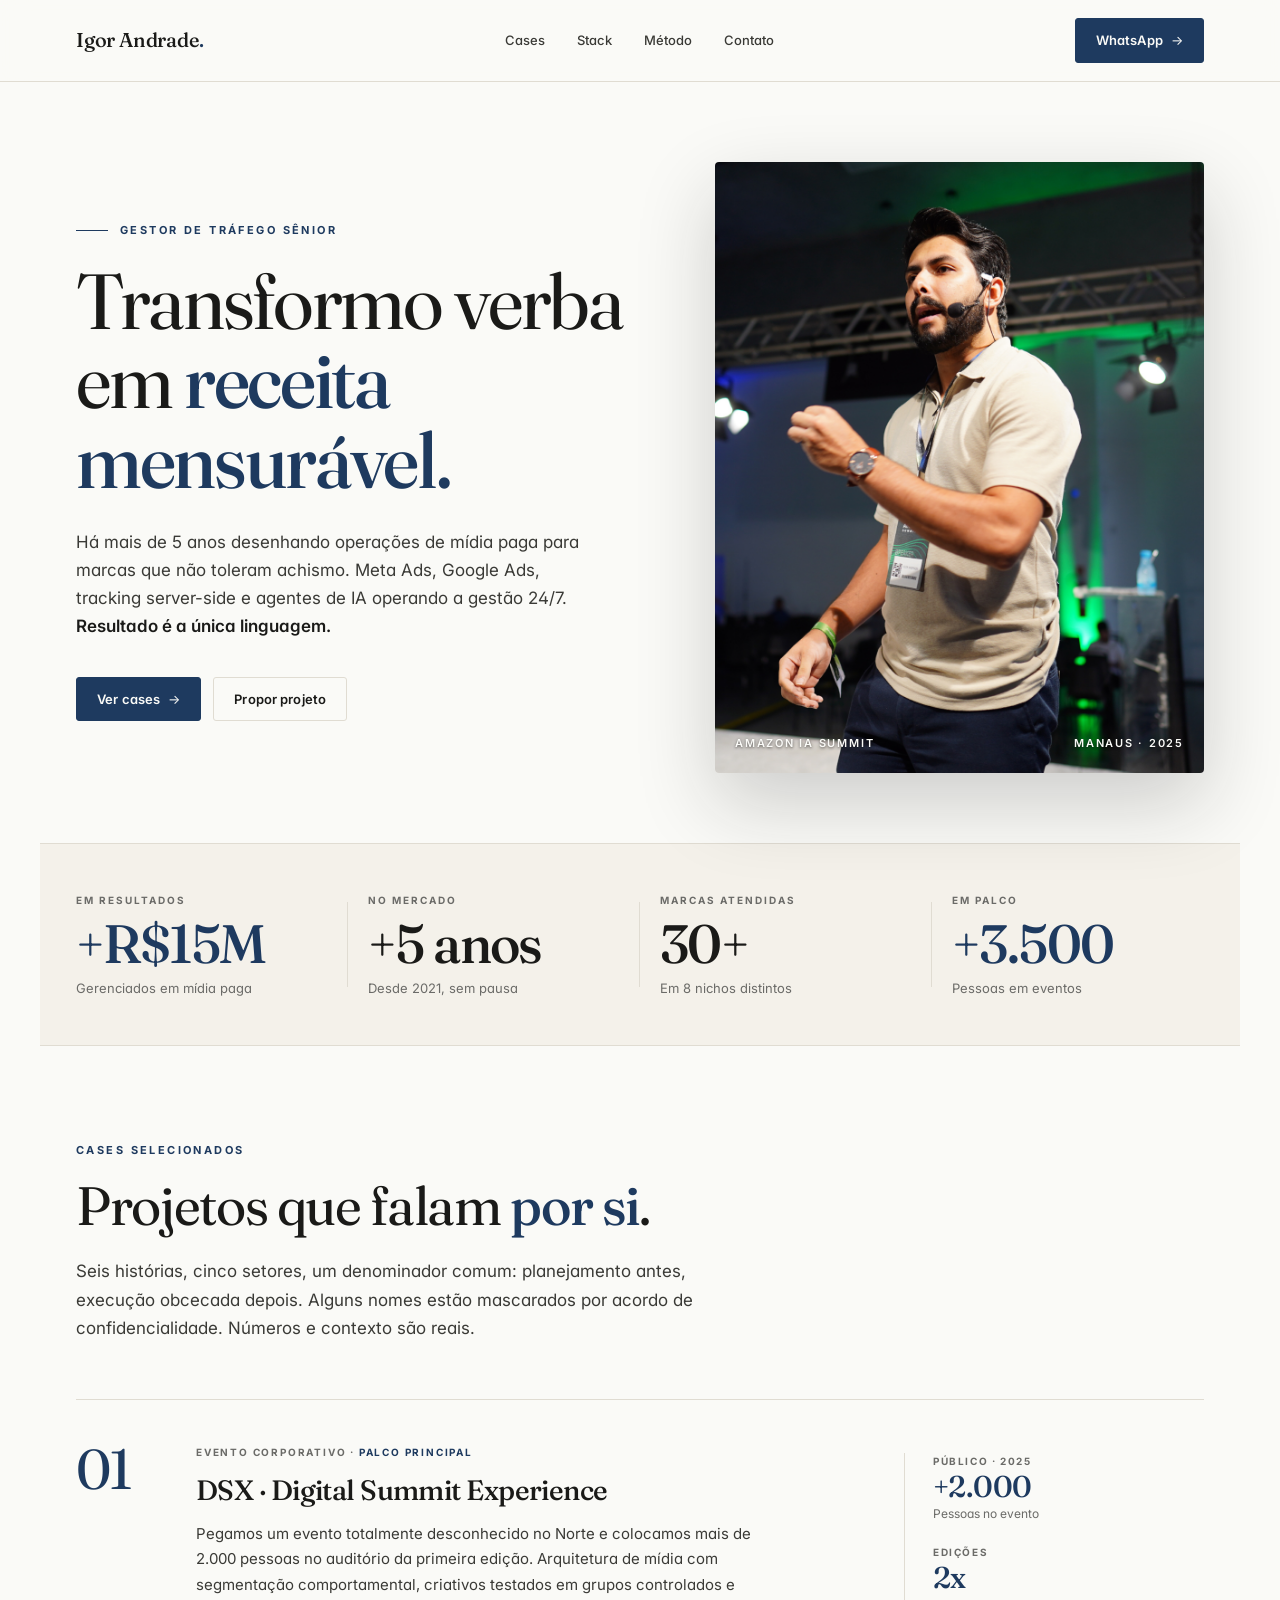
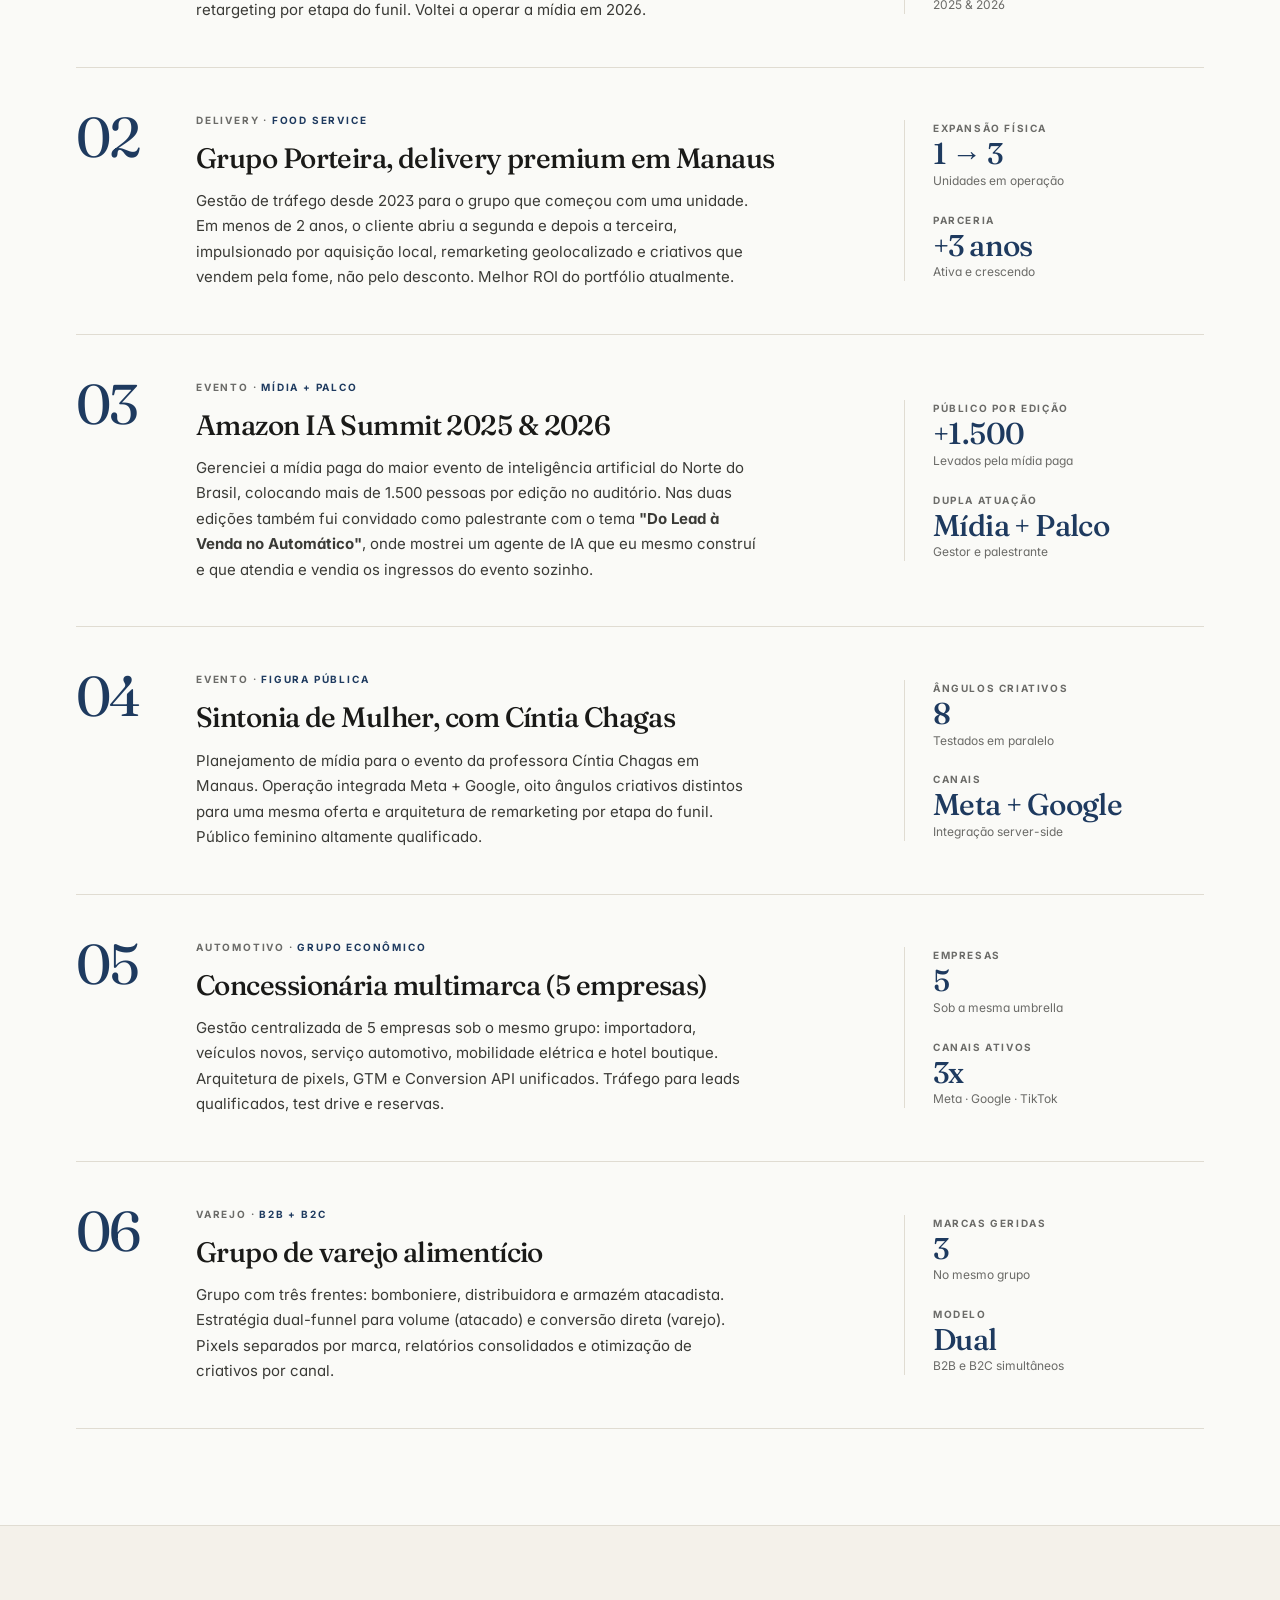
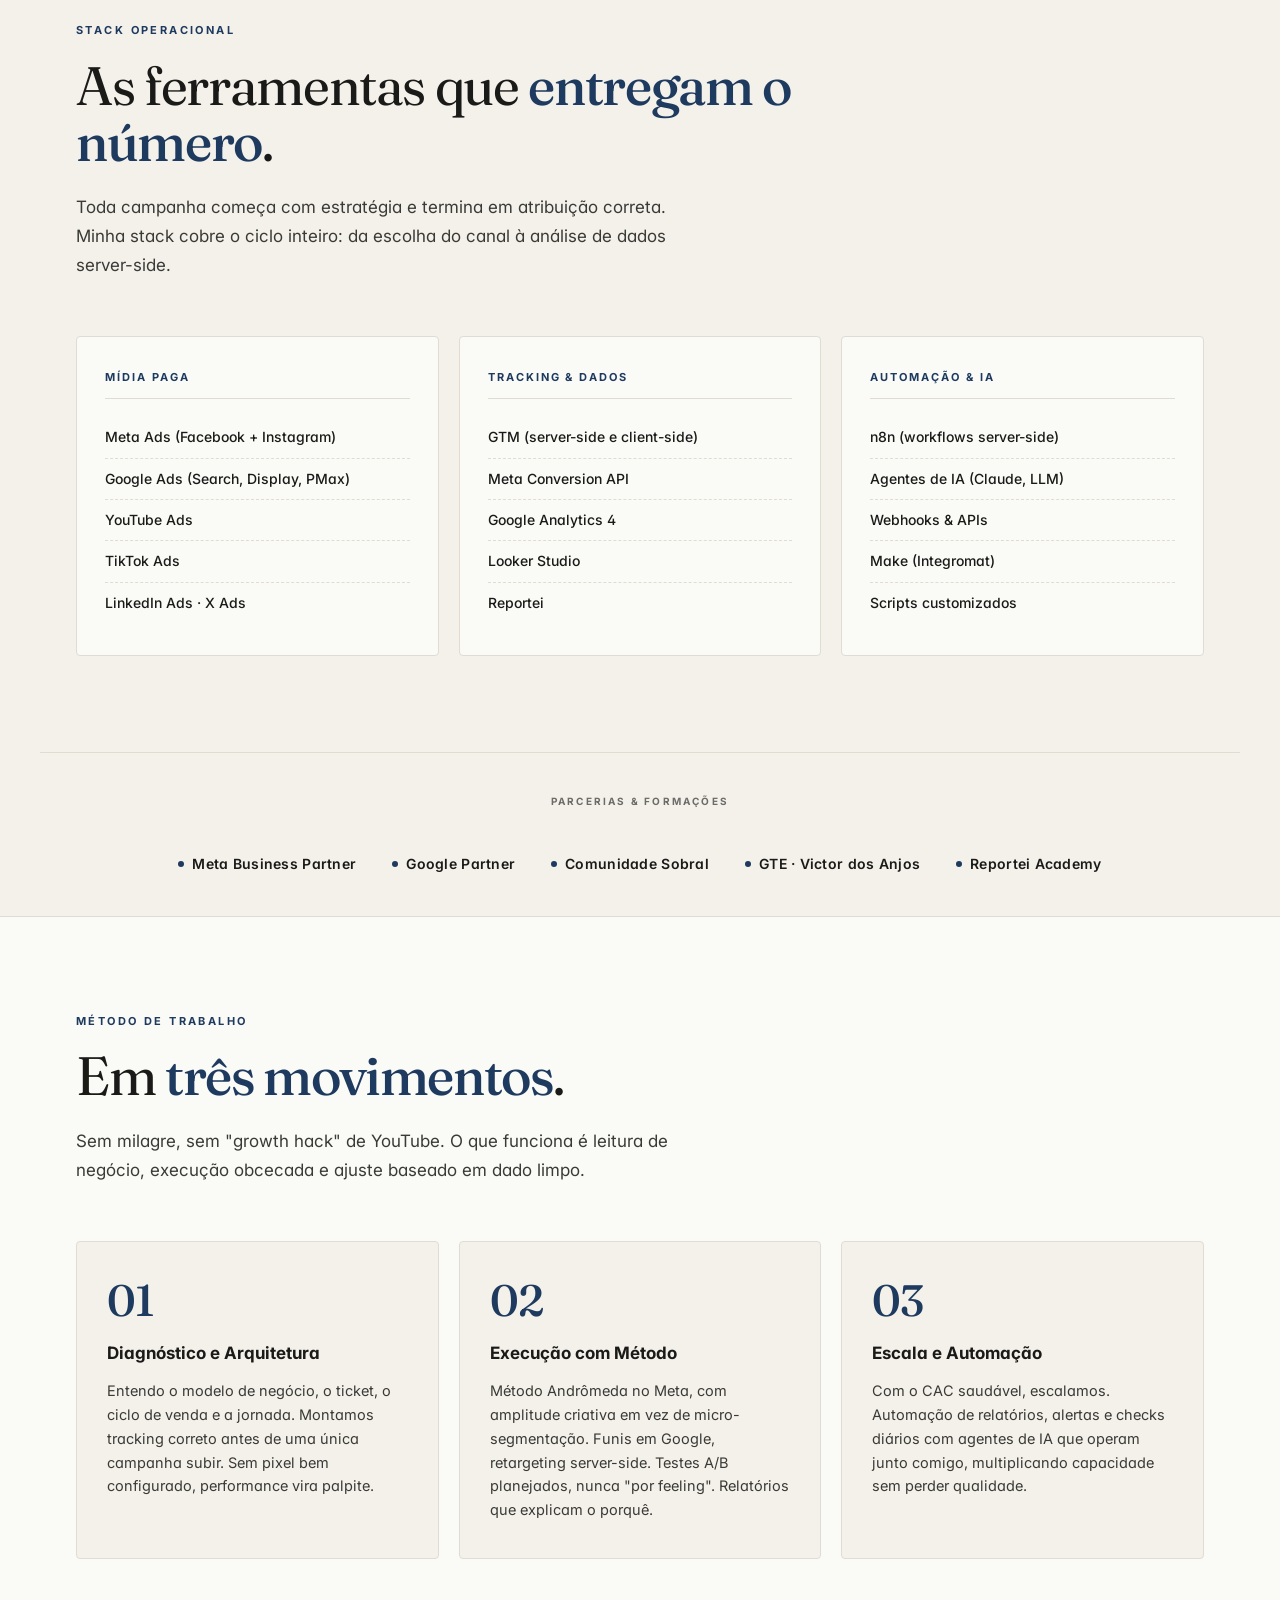
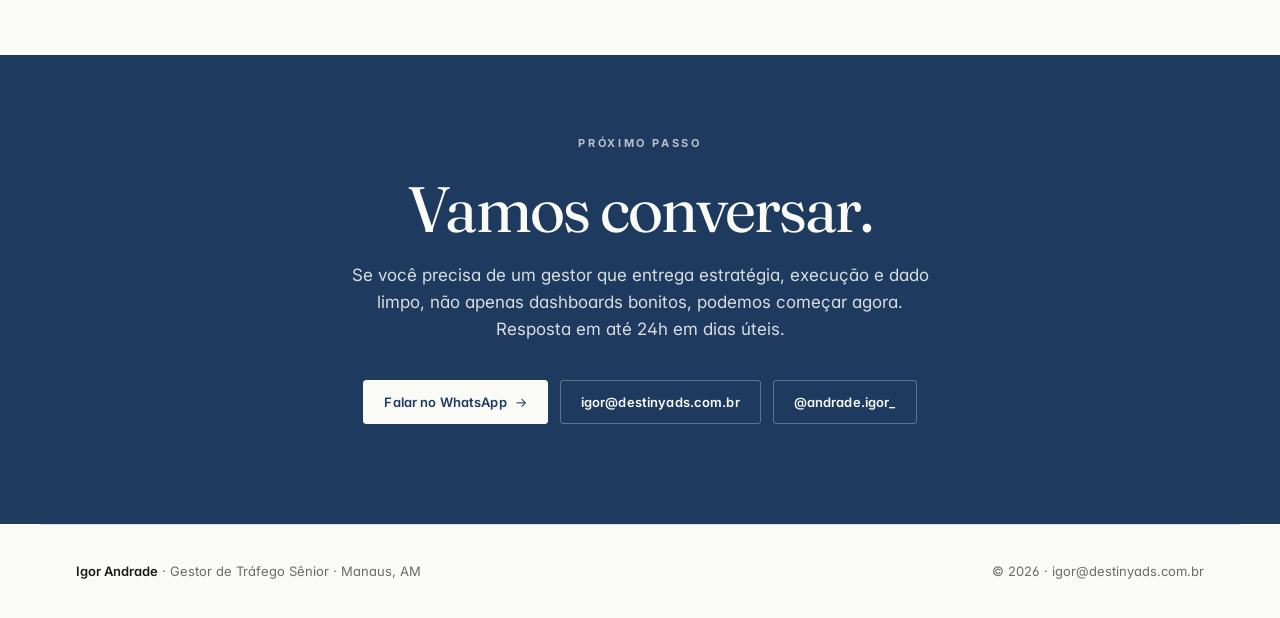
==== commit 62a91816: "update: reduzir travessões longos, usar vírgula/ponto/dois-pontos Ameniza a 'cara de IA'. Separadore" ====
--- a/index.html
+++ b/index.html
@@ -3,7 +3,7 @@
 <head>
   <meta charset="UTF-8" />
   <meta name="viewport" content="width=device-width, initial-scale=1.0" />
-  <title>Igor Andrade — Portfólio de Gestão de Tráfego & Performance</title>
+  <title>Igor Andrade | Portfólio de Gestão de Tráfego & Performance</title>
   <meta name="description" content="+R$15M em resultados gerenciados. Cases em Meta Ads, Google Ads, eventos corporativos e IA aplicada a performance." />
   <link rel="preconnect" href="https://fonts.googleapis.com" />
   <link rel="preconnect" href="https://fonts.gstatic.com" crossorigin />
@@ -93,7 +93,7 @@
       <div class="case-index">01</div>
       <div class="case-body">
         <div class="case-tag">Evento Corporativo · <span>Palco Principal</span></div>
-        <h3 class="case-title">DSX — Digital Summit Experience</h3>
+        <h3 class="case-title">DSX · Digital Summit Experience</h3>
         <p class="case-desc">
           Pegamos um evento totalmente desconhecido no Norte e colocamos mais de 2.000 pessoas no auditório da primeira edição. Arquitetura de mídia com segmentação comportamental, criativos testados em grupos controlados e retargeting por etapa do funil. Voltei a operar a mídia em 2026.
         </p>
@@ -117,9 +117,9 @@
       <div class="case-index">02</div>
       <div class="case-body">
         <div class="case-tag">Delivery · <span>Food Service</span></div>
-        <h3 class="case-title">Grupo Porteira — delivery premium em Manaus</h3>
-        <p class="case-desc">
-          Gestão de tráfego desde 2023 para o grupo que começou com uma unidade. Em menos de 2 anos, o cliente abriu a segunda e depois a terceira unidade — impulsionado por aquisição local, remarketing geolocalizado e criativos que vendem pela fome, não pelo desconto. Melhor ROI do portfólio atualmente.
+        <h3 class="case-title">Grupo Porteira, delivery premium em Manaus</h3>
+        <p class="case-desc">
+          Gestão de tráfego desde 2023 para o grupo que começou com uma unidade. Em menos de 2 anos, o cliente abriu a segunda e depois a terceira, impulsionado por aquisição local, remarketing geolocalizado e criativos que vendem pela fome, não pelo desconto. Melhor ROI do portfólio atualmente.
         </p>
       </div>
       <div class="case-stats">
@@ -143,7 +143,7 @@
         <div class="case-tag">Evento · <span>Mídia + Palco</span></div>
         <h3 class="case-title">Amazon IA Summit 2025 &amp; 2026</h3>
         <p class="case-desc">
-          Gerenciei a mídia paga do maior evento de inteligência artificial do Norte do Brasil — colocando mais de 1.500 pessoas por edição no auditório. Nas duas edições também fui convidado como palestrante com o tema <strong>"Do Lead à Venda no Automático"</strong>, onde mostrei um agente de IA que eu mesmo construí e que atendia e vendia os ingressos do evento sozinho.
+          Gerenciei a mídia paga do maior evento de inteligência artificial do Norte do Brasil, colocando mais de 1.500 pessoas por edição no auditório. Nas duas edições também fui convidado como palestrante com o tema <strong>"Do Lead à Venda no Automático"</strong>, onde mostrei um agente de IA que eu mesmo construí e que atendia e vendia os ingressos do evento sozinho.
         </p>
       </div>
       <div class="case-stats">
@@ -165,7 +165,7 @@
       <div class="case-index">04</div>
       <div class="case-body">
         <div class="case-tag">Evento · <span>Figura Pública</span></div>
-        <h3 class="case-title">Sintonia de Mulher — Cíntia Chagas</h3>
+        <h3 class="case-title">Sintonia de Mulher, com Cíntia Chagas</h3>
         <p class="case-desc">
           Planejamento de mídia para o evento da professora Cíntia Chagas em Manaus. Operação integrada Meta + Google, oito ângulos criativos distintos para uma mesma oferta e arquitetura de remarketing por etapa do funil. Público feminino altamente qualificado.
         </p>
@@ -189,7 +189,7 @@
       <div class="case-index">05</div>
       <div class="case-body">
         <div class="case-tag">Automotivo · <span>Grupo Econômico</span></div>
-        <h3 class="case-title">Concessionária multimarca — 5 empresas</h3>
+        <h3 class="case-title">Concessionária multimarca (5 empresas)</h3>
         <p class="case-desc">
           Gestão centralizada de 5 empresas sob o mesmo grupo: importadora, veículos novos, serviço automotivo, mobilidade elétrica e hotel boutique. Arquitetura de pixels, GTM e Conversion API unificados. Tráfego para leads qualificados, test drive e reservas.
         </p>
@@ -242,7 +242,7 @@
       <div class="section-eyebrow">Stack Operacional</div>
       <h2 class="section-title">As ferramentas que <strong>entregam o número</strong>.</h2>
       <p class="section-desc">
-        Toda campanha começa com estratégia e termina em atribuição correta. Minha stack cobre o ciclo inteiro — da escolha do canal à análise de dados server-side.
+        Toda campanha começa com estratégia e termina em atribuição correta. Minha stack cobre o ciclo inteiro: da escolha do canal à análise de dados server-side.
       </p>
     </header>
 
@@ -312,14 +312,14 @@
       <div class="method-num">02</div>
       <div class="method-title">Execução com Método</div>
       <p class="method-desc">
-        Método Andrômeda no Meta — amplitude criativa em vez de micro-segmentação. Funis em Google, retargeting server-side. Testes A/B planejados, nunca "por feeling". Relatórios que explicam o porquê.
+        Método Andrômeda no Meta, com amplitude criativa em vez de micro-segmentação. Funis em Google, retargeting server-side. Testes A/B planejados, nunca "por feeling". Relatórios que explicam o porquê.
       </p>
     </div>
     <div class="method-step">
       <div class="method-num">03</div>
       <div class="method-title">Escala e Automação</div>
       <p class="method-desc">
-        Com o CAC saudável, escalamos. Automação de relatórios, alertas e checks diários com agentes de IA que operam junto comigo — multiplicando capacidade sem perder qualidade.
+        Com o CAC saudável, escalamos. Automação de relatórios, alertas e checks diários com agentes de IA que operam junto comigo, multiplicando capacidade sem perder qualidade.
       </p>
     </div>
   </div>
@@ -331,7 +331,7 @@
     <div class="cta-eyebrow">Próximo Passo</div>
     <h2 class="cta-title">Vamos conversar.</h2>
     <p class="cta-desc">
-      Se você precisa de um gestor que entrega estratégia, execução e dado limpo — não apenas dashboards bonitos — podemos começar agora. Resposta em até 24h em dias úteis.
+      Se você precisa de um gestor que entrega estratégia, execução e dado limpo, não apenas dashboards bonitos, podemos começar agora. Resposta em até 24h em dias úteis.
     </p>
     <div class="cta-buttons">
       <a href="https://wa.me/5597991535357?text=Ol%C3%A1%20Igor%2C%20vi%20seu%20portf%C3%B3lio" target="_blank" rel="noopener" class="btn btn-primary btn-arrow">
